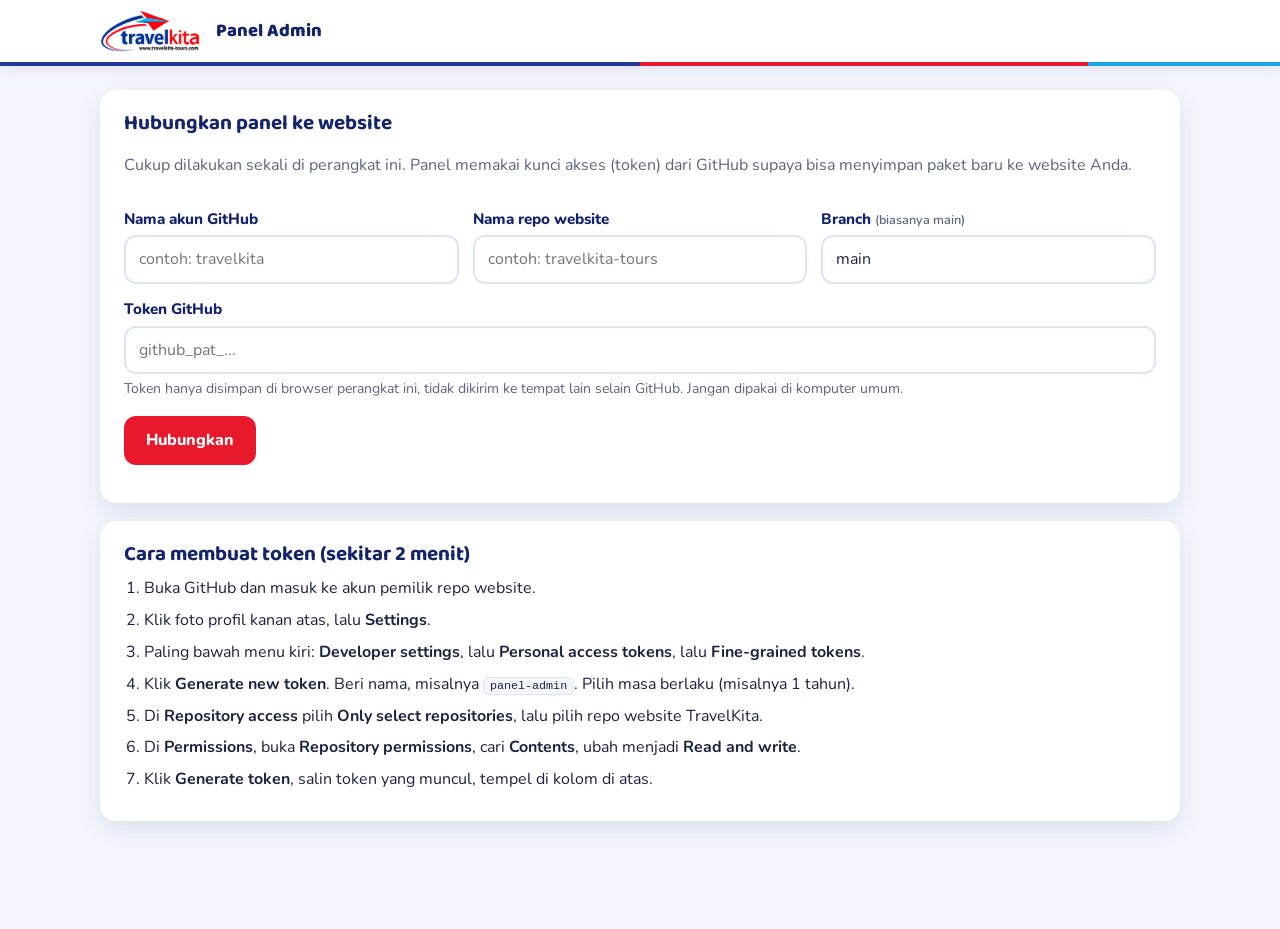
==== admin.html @ 7a5f99b9 "Add files via upload" ====
<!DOCTYPE html>
<html lang="id">
<head>
<meta charset="utf-8">
<meta name="viewport" content="width=device-width, initial-scale=1">
<meta name="robots" content="noindex,nofollow">
<title>Panel Admin | TravelKita Tours</title>
<link rel="icon" href="logo.jpg">
<link rel="preconnect" href="https://fonts.googleapis.com">
<link rel="preconnect" href="https://fonts.gstatic.com" crossorigin>
<link href="https://fonts.googleapis.com/css2?family=Baloo+2:wght@600;700;800&family=Nunito:wght@400;600;700;800&display=swap" rel="stylesheet">
<style>
  :root{--navy:#14246b;--navy2:#213a9a;--red:#e8192c;--red2:#c10f20;--sky:#1aa7e8;--soft:#f3f6fc;--line:#dde4f3;--text:#1b2340;--muted:#5b6580;--ok:#1b8a4b;--radius:16px;--shadow:0 8px 24px rgba(20,36,107,.10)}
  *{box-sizing:border-box}
  body{margin:0;font-family:'Nunito',system-ui,sans-serif;background:var(--soft);color:var(--text);line-height:1.55;padding-bottom:90px}
  h1,h2,h3{font-family:'Baloo 2',sans-serif;color:var(--navy);margin:0 0 .4em;line-height:1.2}
  a{color:var(--navy2)}
  .wrap{width:min(1080px,100% - 28px);margin-inline:auto}
  .top{background:#fff;box-shadow:0 2px 12px rgba(20,36,107,.10);position:sticky;top:0;z-index:20}
  .top::after{content:"";display:block;height:4px;background:linear-gradient(90deg,var(--navy2) 0 50%,var(--red) 50% 85%,var(--sky) 85%)}
  .top .wrap{display:flex;align-items:center;gap:14px;padding:10px 0;flex-wrap:wrap}
  .top img{height:42px;width:auto;display:block}
  .top .ttl{font-family:'Baloo 2',sans-serif;font-weight:800;color:var(--navy);font-size:1.15rem}
  .top .repo{margin-left:auto;color:var(--muted);font-size:.88rem}
  .tabs{display:flex;gap:6px;margin:20px 0 18px;flex-wrap:wrap}
  .tab{border:2px solid var(--line);background:#fff;color:var(--navy);font:inherit;font-weight:800;border-radius:999px;padding:8px 20px;cursor:pointer}
  .tab.on{background:var(--navy2);border-color:var(--navy2);color:#fff}
  .box{background:#fff;border-radius:var(--radius);box-shadow:var(--shadow);padding:22px 24px;margin-bottom:18px}
  .box h2{font-size:1.3rem}
  .muted{color:var(--muted)}
  .btn{display:inline-block;border:2px solid transparent;border-radius:12px;font:inherit;font-weight:800;padding:10px 20px;cursor:pointer;text-decoration:none;text-align:center;background:var(--red);color:#fff}
  .btn:hover{background:var(--red2)}
  .btn.o{background:#fff;color:var(--navy2);border-color:var(--navy2)}
  .btn.o:hover{background:var(--navy2);color:#fff}
  .btn.g{background:var(--soft);color:var(--navy);border-color:var(--line)}
  .btn.g:hover{background:var(--line)}
  .btn.d{background:#fff;color:var(--red2);border-color:#f3b3b9}
  .btn.d:hover{background:var(--red);color:#fff;border-color:var(--red)}
  .btn.s{padding:6px 14px;font-size:.9rem;border-radius:10px}
  .btn[disabled]{opacity:.55;cursor:wait}
  label{display:block;font-weight:800;color:var(--navy);margin:14px 0 4px;font-size:.95rem}
  label small{font-weight:600;color:var(--muted)}
  input[type=text],input[type=number],input[type=date],input[type=password],select,textarea{width:100%;padding:10px 13px;border:2px solid var(--line);border-radius:12px;font:inherit;color:var(--text);background:#fff}
  input:focus,select:focus,textarea:focus{outline:none;border-color:var(--navy2)}
  textarea{min-height:92px;resize:vertical}
  .row{display:grid;grid-template-columns:repeat(auto-fit,minmax(200px,1fr));gap:14px}
  .hint{color:var(--muted);font-size:.88rem;margin:4px 0 0}
  .err{background:#fdecee;color:var(--red2);border-radius:12px;padding:12px 16px;font-weight:700;margin:14px 0}
  .okbox{background:#e8f6ee;color:var(--ok);border-radius:12px;padding:12px 16px;font-weight:700;margin:14px 0}
  .steps{padding-left:20px;margin:8px 0 0}
  .steps li{margin:7px 0}
  code{background:var(--soft);border:1px solid var(--line);border-radius:6px;padding:1px 6px;font-size:.9em}
  .grid{display:grid;grid-template-columns:repeat(auto-fill,minmax(300px,1fr));gap:18px}
  .pc{background:#fff;border-radius:var(--radius);box-shadow:var(--shadow);overflow:hidden;display:flex;flex-direction:column}
  .pc.hid{opacity:.6}
  .pc .th{height:130px;background:linear-gradient(135deg,var(--navy),var(--navy2));background-size:cover;background-position:center top;position:relative}
  .badge{position:absolute;top:10px;left:10px;border-radius:999px;font-weight:800;font-size:.75rem;padding:3px 12px;background:#fff;color:var(--navy)}
  .badge.new{background:var(--red);color:#fff}
  .badge.changed{background:var(--sky);color:#fff}
  .badge.hidden{background:#555;color:#fff}
  .pc .bd{padding:14px 16px 16px;display:flex;flex-direction:column;gap:6px;flex:1}
  .pc h3{font-size:1.05rem;margin:0}
  .pc .acts{display:flex;flex-wrap:wrap;gap:8px;margin-top:auto;padding-top:8px}
  .chips{display:flex;flex-wrap:wrap;gap:6px;margin-top:8px}
  .chip{background:var(--soft);border:2px solid var(--line);border-radius:999px;padding:3px 6px 3px 12px;font-weight:700;font-size:.9rem}
  .chip.pk{border-color:#f3b3b9;color:var(--red2)}
  .chip button{border:0;background:transparent;cursor:pointer;font-size:1rem;color:var(--muted);padding:0 6px}
  .day{border:2px solid var(--line);border-radius:14px;padding:12px 14px;margin:10px 0;background:#fbfcff}
  .day .dh{display:flex;justify-content:space-between;align-items:center;gap:10px}
  .day b{color:var(--navy)}
  .sect{border-top:1px solid var(--line);margin-top:22px;padding-top:6px}
  .seg{display:flex;gap:8px;flex-wrap:wrap;margin:6px 0}
  .seg label{margin:0;display:flex;align-items:center;gap:6px;border:2px solid var(--line);border-radius:999px;padding:6px 14px;cursor:pointer;font-weight:700;background:#fff}
  .seg input{width:auto;margin:0}
  .imgprev{max-width:260px;max-height:200px;border-radius:12px;display:block;margin-top:10px;border:1px solid var(--line)}
  .bar{position:fixed;left:0;right:0;bottom:0;background:#fff;box-shadow:0 -6px 20px rgba(20,36,107,.16);z-index:30;display:none;border-top:4px solid var(--red)}
  .bar.on{display:block}
  .bar .wrap{display:flex;align-items:center;gap:14px;padding:12px 0;flex-wrap:wrap}
  .bar b{color:var(--navy)}
  .bar .btn{margin-left:auto}
  .toast{position:fixed;left:50%;transform:translateX(-50%);bottom:100px;background:var(--navy);color:#fff;font-weight:700;border-radius:12px;padding:12px 20px;z-index:50;display:none;max-width:90vw;text-align:center}
  .toast.on{display:block}
  .toast.bad{background:var(--red2)}
  .doc{background:#fff;border-radius:var(--radius);box-shadow:var(--shadow);overflow:hidden}
  .doc img{width:100%;height:150px;object-fit:cover;display:block;background:var(--soft)}
  .doc .bd{padding:10px 12px 12px}
  .top-actions{display:flex;gap:10px;flex-wrap:wrap;align-items:center;margin-bottom:16px}
  @media (max-width:600px){.box{padding:18px 16px}}
</style>
</head>
<body>

<header class="top">
  <div class="wrap">
    <img src="logo.jpg" alt="TravelKita">
    <span class="ttl">Panel Admin</span>
    <span class="repo" id="repoInfo"></span>
  </div>
</header>

<main class="wrap" id="app"></main>
<div class="bar" id="bar"></div>
<div class="toast" id="toast" role="status"></div>

<datalist id="dlType"><option value="3 Negara"><option value="2 Negara"><option value="Thailand"></datalist>
<datalist id="dlDest"></datalist>

<script src="site.js"></script>
<script>
(() => {
  /* ---------- Status ---------- */
  const LS_KEY = "tk_admin_cfg_v1";
  const EMPTY = () => ({ packages: [], hidden: [], docs: [] });
  const COLORS = ["#14246b,#213a9a", "#213a9a,#1aa7e8", "#14246b,#e8192c", "#e8192c,#ff7a85", "#14246b,#1aa7e8"];
  const DOC_CATS = ["Malaysia", "Singapore", "Thailand", "Keberangkatan"];

  let cfg = loadCfg();
  let data = EMPTY();
  let pending = {};     // path file -> base64 (tanpa awalan data:)
  let pendingUrl = {};  // path file -> data URL untuk pratinjau
  let dirty = false;
  let tab = "paket";
  let editing = null;   // formulir paket yang sedang dibuka
  let docDraft = [];    // foto dokumentasi yang baru dipilih
  let loading = false;
  let loadError = "";

  const $ = s => document.querySelector(s);
  const app = $("#app");
  const esc = s => String(s ?? "").replace(/[&<>"']/g, c => ({ "&": "&amp;", "<": "&lt;", ">": "&gt;", '"': "&quot;", "'": "&#39;" }[c]));
  const rp = n => "Rp " + Number(n).toLocaleString("id-ID");
  const lines = v => String(v || "").split("\n").map(x => x.trim()).filter(Boolean);
  const clone = o => JSON.parse(JSON.stringify(o));

  function loadCfg(){ try { return JSON.parse(localStorage.getItem(LS_KEY)) || {}; } catch (e) { return {}; } }
  function saveCfg(){ try { localStorage.setItem(LS_KEY, JSON.stringify(cfg)); } catch (e) {} }

  let toastT;
  function toast(msg, bad){
    const t = $("#toast"); t.textContent = msg; t.className = "toast on" + (bad ? " bad" : "");
    clearTimeout(toastT); toastT = setTimeout(() => t.className = "toast", bad ? 6000 : 3200);
  }

  /* ---------- GitHub API ---------- */
  const toB64 = s => { let bin = ""; new TextEncoder().encode(s).forEach(c => bin += String.fromCharCode(c)); return btoa(bin); };
  const fromB64 = b => new TextDecoder().decode(Uint8Array.from(atob(b.replace(/\s/g, "")), c => c.charCodeAt(0)));

  function gh(path, opt = {}){
    return fetch("https://api.github.com" + path, Object.assign({}, opt, {
      headers: Object.assign({ "Accept": "application/vnd.github+json", "Authorization": "Bearer " + cfg.token, "X-GitHub-Api-Version": "2022-11-28" }, opt.headers || {})
    }));
  }
  const repoPath = () => `/repos/${cfg.owner}/${cfg.repo}`;
  const encPath = p => p.split("/").map(encodeURIComponent).join("/");

  async function getFile(path){
    const r = await gh(`${repoPath()}/contents/${encPath(path)}?ref=${encodeURIComponent(cfg.branch || "main")}`);
    if (r.status === 404) return null;
    if (!r.ok) throw new Error(await apiError(r));
    return r.json();
  }
  async function putFile(path, b64, message, sha){
    const body = { message, content: b64, branch: cfg.branch || "main" };
    if (sha) body.sha = sha;
    const r = await gh(`${repoPath()}/contents/${encPath(path)}`, { method: "PUT", body: JSON.stringify(body) });
    if (!r.ok) throw new Error(await apiError(r));
    return r.json();
  }
  async function apiError(r){
    let m = ""; try { m = (await r.json()).message || ""; } catch (e) {}
    if (r.status === 401) return "Token ditolak GitHub (salah atau sudah kedaluwarsa). Buat token baru di Pengaturan.";
    if (r.status === 403) return "Token tidak punya izin menulis ke repo ini. Pastikan izin Contents = Read and write. " + m;
    if (r.status === 404) return "Repo tidak ditemukan atau token tidak punya akses ke repo itu. Cek nama akun dan nama repo.";
    return `Gagal (${r.status}). ${m}`;
  }

  async function loadData(){
    loading = true; loadError = ""; render();
    try {
      const f = await getFile("admin-data.js");
      data = EMPTY();
      if (f) {
        const m = fromB64(f.content).match(/^\s*window\.ADMIN_DATA\s*=\s*([\s\S]*?);\s*$/);
        if (m) data = Object.assign(EMPTY(), JSON.parse(m[1]));
      }
      pending = {}; pendingUrl = {}; dirty = false;
    } catch (e) { loadError = e.message || String(e); }
    loading = false; render();
  }

  async function publish(){
    const btn = $("#pubBtn"); if (btn) { btn.disabled = true; btn.textContent = "Menerbitkan..."; }
    try {
      const used = new Set([...data.packages.map(p => p.image), ...data.docs.map(d => d.src)].filter(Boolean).map(x => String(x).replace(/^\//, "")));
      for (const [path, b64] of Object.entries(pending)) {
        if (!used.has(path)) continue;
        const ex = await getFile(path);
        await putFile(path, b64, "Admin: unggah " + path, ex && ex.sha);
      }
      const cur = await getFile("admin-data.js");
      const content = "window.ADMIN_DATA = " + JSON.stringify(data, null, 2) + ";\n";
      await putFile("admin-data.js", toB64(content), "Admin: perbarui paket dan dokumentasi", cur && cur.sha);
      pending = {}; pendingUrl = {}; dirty = false;
      toast("Berhasil diterbitkan. Website diperbarui dalam 1 sampai 3 menit.");
    } catch (e) { toast(e.message || String(e), true); }
    render();
  }

  /* ---------- Gambar ---------- */
  function resizeImage(file, max, q){
    return new Promise((res, rej) => {
      const url = URL.createObjectURL(file), img = new Image();
      img.onload = () => {
        const s = Math.min(1, max / Math.max(img.width, img.height));
        const w = Math.round(img.width * s), h = Math.round(img.height * s);
        const c = document.createElement("canvas"); c.width = w; c.height = h;
        const x = c.getContext("2d"); x.fillStyle = "#fff"; x.fillRect(0, 0, w, h); x.drawImage(img, 0, 0, w, h);
        URL.revokeObjectURL(url); res(c.toDataURL("image/jpeg", q));
      };
      img.onerror = () => rej(new Error("File gambar tidak bisa dibaca: " + file.name));
      img.src = url;
    });
  }
  const b64Of = dataUrl => dataUrl.split(",")[1];
  const imgSrc = p => (p && pendingUrl[String(p).replace(/^\//, "")]) || p || "";

  /* ---------- Daftar paket gabungan ---------- */
  function allPackages(){
    const hidden = new Set(data.hidden), out = [];
    BUILTIN_PACKAGES.forEach(b => {
      const ov = data.packages.find(p => p.slug === b.slug);
      out.push({ slug: b.slug, pkg: ov || b, builtin: b, status: hidden.has(b.slug) ? "hidden" : ov ? "changed" : "builtin" });
    });
    data.packages.filter(p => !BUILTIN_PACKAGES.some(b => b.slug === p.slug)).forEach(p => out.push({ slug: p.slug, pkg: p, status: "new" }));
    return out;
  }
  const STATUS_LABEL = { builtin: "Bawaan", changed: "Diubah", new: "Baru", hidden: "Disembunyikan" };

  /* ---------- Tampilan ---------- */
  function render(){
    $("#repoInfo").textContent = cfg.token && cfg.owner ? `${cfg.owner}/${cfg.repo} (${cfg.branch || "main"})` : "";
    if (!cfg.token) { app.innerHTML = viewSetup(); bindSetup(); updateBar(); return; }
    if (loading) { app.innerHTML = `<div class="box" style="margin-top:24px"><h2>Memuat data...</h2><p class="muted">Mengambil data terbaru dari GitHub.</p></div>`; updateBar(); return; }
    if (loadError) {
      app.innerHTML = `<div class="box" style="margin-top:24px"><h2>Tidak bisa terhubung</h2><div class="err">${esc(loadError)}</div>
        <button class="btn" id="retry">Coba lagi</button> <button class="btn g" id="toSet">Ubah pengaturan</button></div>`;
      $("#retry").onclick = loadData; $("#toSet").onclick = () => { cfg.token = ""; saveCfg(); loadError = ""; render(); };
      updateBar(); return;
    }
    if (editing) { app.innerHTML = viewForm(); bindForm(); updateBar(); return; }
    app.innerHTML = viewMain(); bindMain(); updateBar();
  }

  function updateBar(){
    const bar = $("#bar");
    if (dirty && !editing && cfg.token && !loading) {
      bar.className = "bar on";
      bar.innerHTML = `<div class="wrap"><span><b>Ada perubahan yang belum diterbitkan.</b> <span class="muted">Website belum berubah sebelum Anda menekan tombol.</span></span>
        <button class="btn" id="pubBtn">Terbitkan ke Website</button></div>`;
      $("#pubBtn").onclick = publish;
    } else { bar.className = "bar"; bar.innerHTML = ""; }
  }
  window.addEventListener("beforeunload", e => { if (dirty) { e.preventDefault(); e.returnValue = ""; } });

  /* ----- Setup ----- */
  function viewSetup(){
    return `<div class="box" style="margin-top:24px">
      <h2>Hubungkan panel ke website</h2>
      <p class="muted">Cukup dilakukan sekali di perangkat ini. Panel memakai kunci akses (token) dari GitHub supaya bisa menyimpan paket baru ke website Anda.</p>
      ${cfg.error ? `<div class="err">${esc(cfg.error)}</div>` : ""}
      <div class="row">
        <div><label for="sOwner">Nama akun GitHub</label><input id="sOwner" type="text" placeholder="contoh: travelkita" value="${esc(cfg.owner || "")}" autocomplete="off"></div>
        <div><label for="sRepo">Nama repo website</label><input id="sRepo" type="text" placeholder="contoh: travelkita-tours" value="${esc(cfg.repo || "")}" autocomplete="off"></div>
        <div><label for="sBranch">Branch <small>(biasanya main)</small></label><input id="sBranch" type="text" value="${esc(cfg.branch || "main")}" autocomplete="off"></div>
      </div>
      <label for="sToken">Token GitHub</label>
      <input id="sToken" type="password" placeholder="github_pat_..." autocomplete="off">
      <p class="hint">Token hanya disimpan di browser perangkat ini, tidak dikirim ke tempat lain selain GitHub. Jangan dipakai di komputer umum.</p>
      <p><button class="btn" id="sGo">Hubungkan</button></p>
    </div>
    <div class="box">
      <h2>Cara membuat token (sekitar 2 menit)</h2>
      <ol class="steps">
        <li>Buka GitHub dan masuk ke akun pemilik repo website.</li>
        <li>Klik foto profil kanan atas, lalu <b>Settings</b>.</li>
        <li>Paling bawah menu kiri: <b>Developer settings</b>, lalu <b>Personal access tokens</b>, lalu <b>Fine-grained tokens</b>.</li>
        <li>Klik <b>Generate new token</b>. Beri nama, misalnya <code>panel-admin</code>. Pilih masa berlaku (misalnya 1 tahun).</li>
        <li>Di <b>Repository access</b> pilih <b>Only select repositories</b>, lalu pilih repo website TravelKita.</li>
        <li>Di <b>Permissions</b>, buka <b>Repository permissions</b>, cari <b>Contents</b>, ubah menjadi <b>Read and write</b>.</li>
        <li>Klik <b>Generate token</b>, salin token yang muncul, tempel di kolom di atas.</li>
      </ol>
    </div>`;
  }
  function bindSetup(){
    $("#sGo").onclick = async () => {
      const owner = $("#sOwner").value.trim(), repo = $("#sRepo").value.trim(), branch = $("#sBranch").value.trim() || "main", token = $("#sToken").value.trim();
      if (!owner || !repo || !token) { cfg = Object.assign(cfg, { owner, repo, branch, error: "Isi nama akun, nama repo, dan token dulu ya." }); render(); return; }
      const b = $("#sGo"); b.disabled = true; b.textContent = "Memeriksa...";
      cfg = { owner, repo, branch, token };
      try {
        const r = await gh(repoPath());
        if (!r.ok) throw new Error(await apiError(r));
        const j = await r.json();
        if (j.permissions && !j.permissions.push) throw new Error("Token hanya bisa membaca repo. Ubah izin Contents menjadi Read and write.");
        saveCfg(); await loadData();
      } catch (e) { cfg = { owner, repo, branch, error: e.message }; render(); }
    };
  }

  /* ----- Halaman utama ----- */
  function viewMain(){
    const tabs = [["paket", "Paket Wisata"], ["dok", "Dokumentasi"], ["set", "Pengaturan"]];
    return `<div class="tabs">${tabs.map(([k, l]) => `<button class="tab${tab === k ? " on" : ""}" data-tab="${k}">${l}</button>`).join("")}</div>` +
      (tab === "paket" ? viewPaket() : tab === "dok" ? viewDok() : viewSet());
  }
  function bindMain(){
    document.querySelectorAll("[data-tab]").forEach(b => b.onclick = () => { tab = b.dataset.tab; render(); });
    if (tab === "paket") bindPaket(); else if (tab === "dok") bindDok(); else bindSet();
  }

  function viewPaket(){
    const list = allPackages();
    return `<div class="top-actions"><button class="btn" id="addPkg">+ Tambah paket baru</button>
      <span class="muted">${list.filter(x => x.status !== "hidden").length} paket tampil di website</span></div>
      <div class="grid">${list.map(x => {
        const p = x.pkg, im = imgSrc(p.image);
        return `<div class="pc${x.status === "hidden" ? " hid" : ""}">
          <div class="th" style="${im ? `background-image:url('${esc(im)}'),linear-gradient(135deg,#14246b,#213a9a)` : ""}"><span class="badge ${x.status}">${STATUS_LABEL[x.status]}</span></div>
          <div class="bd">
            <h3>${esc(p.name)}</h3>
            <div class="muted">${esc(p.days)} hari ${esc(p.nights)} malam · ${esc(p.type)}</div>
            <div><b style="color:var(--red)">${p.price ? rp(p.price) : "Hubungi kami"}</b></div>
            <div class="acts">
              ${x.status === "hidden"
                ? `<button class="btn o s" data-act="show" data-slug="${esc(x.slug)}">Tampilkan lagi</button>`
                : `<button class="btn o s" data-act="edit" data-slug="${esc(x.slug)}">Ubah</button>
                   ${x.status === "new" ? `<button class="btn d s" data-act="del" data-slug="${esc(x.slug)}">Hapus</button>` : `<button class="btn d s" data-act="hide" data-slug="${esc(x.slug)}">Sembunyikan</button>`}
                   ${x.status === "changed" ? `<button class="btn g s" data-act="revert" data-slug="${esc(x.slug)}">Kembalikan ke asli</button>` : ""}
                   <a class="btn g s" href="/detail?p=${encodeURIComponent(x.slug)}" target="_blank" rel="noopener">Lihat</a>`}
            </div></div></div>`;
      }).join("")}</div>`;
  }
  function bindPaket(){
    $("#addPkg").onclick = () => openForm(null);
    document.querySelectorAll("[data-act]").forEach(b => b.onclick = () => {
      const slug = b.dataset.slug, a = b.dataset.act, item = allPackages().find(x => x.slug === slug);
      if (a === "edit") return openForm(item);
      if (a === "del") { if (!confirm("Hapus paket ini dari website?")) return; data.packages = data.packages.filter(p => p.slug !== slug); }
      if (a === "hide") { if (!confirm("Sembunyikan paket ini dari website? Bisa ditampilkan lagi kapan saja.")) return; if (!data.hidden.includes(slug)) data.hidden.push(slug); }
      if (a === "show") data.hidden = data.hidden.filter(s => s !== slug);
      if (a === "revert") { if (!confirm("Kembalikan paket ini ke versi aslinya? Perubahan Anda akan hilang.")) return; data.packages = data.packages.filter(p => p.slug !== slug); }
      dirty = true; render();
    });
  }

  /* ----- Dokumentasi ----- */
  function viewDok(){
    return `<div class="box"><h2>Tambah foto dokumentasi</h2>
      <p class="muted">Pilih satu atau banyak foto. Foto otomatis dikecilkan supaya website tetap cepat.</p>
      <input type="file" id="dokFiles" accept="image/*" multiple>
      ${docDraft.length ? `<div class="grid" style="margin-top:16px">${docDraft.map((d, i) => `
        <div class="doc"><img src="${d.url}" alt="">
          <div class="bd"><input type="text" data-dcap="${i}" placeholder="Keterangan foto" value="${esc(d.cap)}">
          <select data-dcat="${i}" style="margin-top:8px">${DOC_CATS.map(c => `<option${c === d.cat ? " selected" : ""}>${c}</option>`).join("")}</select>
          <button class="btn d s" data-drm="${i}" style="margin-top:8px">Buang</button></div></div>`).join("")}</div>
        <p style="margin-top:16px"><button class="btn" id="dokAdd">Tambahkan ${docDraft.length} foto</button></p>` : ""}
    </div>
    <div class="box"><h2>Foto yang sudah ditambah lewat panel</h2>
      ${data.docs.length ? `<div class="grid">${data.docs.map((d, i) => `
        <div class="doc"><img src="${esc(imgSrc(d.src))}" alt="">
          <div class="bd"><input type="text" data-ecap="${i}" value="${esc(d.cap)}" placeholder="Keterangan foto">
          <select data-ecat="${i}" style="margin-top:8px">${[...new Set([...DOC_CATS, d.cat].filter(Boolean))].map(c => `<option${c === d.cat ? " selected" : ""}>${esc(c)}</option>`).join("")}</select>
          <button class="btn d s" data-edel="${i}" style="margin-top:8px">Hapus</button></div></div>`).join("")}</div>`
        : `<p class="muted">Belum ada. Foto dokumentasi yang sudah ada di website tetap tampil seperti biasa.</p>`}
    </div>`;
  }
  function bindDok(){
    $("#dokFiles").onchange = async e => {
      const files = [...e.target.files]; if (!files.length) return;
      toast("Memproses foto...");
      for (const f of files) {
        try { docDraft.push({ url: await resizeImage(f, 1600, 0.85), cap: f.name.replace(/\.[^.]+$/, "").replace(/[-_]+/g, " "), cat: "Malaysia" }); }
        catch (err) { toast(err.message, true); }
      }
      render();
    };
    document.querySelectorAll("[data-dcap]").forEach(i => i.oninput = () => docDraft[i.dataset.dcap].cap = i.value);
    document.querySelectorAll("[data-dcat]").forEach(i => i.onchange = () => docDraft[i.dataset.dcat].cat = i.value);
    document.querySelectorAll("[data-drm]").forEach(b => b.onclick = () => { docDraft.splice(+b.dataset.drm, 1); render(); });
    const add = $("#dokAdd");
    if (add) add.onclick = () => {
      docDraft.forEach((d, i) => {
        const path = `img/dok-${Date.now()}-${i}.jpg`;
        pending[path] = b64Of(d.url); pendingUrl[path] = d.url;
        data.docs.push({ src: "/" + path, cap: d.cap.trim(), cat: d.cat });
      });
      docDraft = []; dirty = true; render();
    };
    document.querySelectorAll("[data-ecap]").forEach(i => i.oninput = () => { data.docs[i.dataset.ecap].cap = i.value; dirty = true; });
    document.querySelectorAll("[data-ecat]").forEach(i => i.onchange = () => { data.docs[i.dataset.ecat].cat = i.value; dirty = true; });
    document.querySelectorAll("[data-edel]").forEach(b => b.onclick = () => {
      if (!confirm("Hapus foto ini dari dokumentasi?")) return;
      data.docs.splice(+b.dataset.edel, 1); dirty = true; render();
    });
    // pastikan tombol terbitkan muncul setelah mengetik keterangan
    document.querySelectorAll("[data-ecap],[data-ecat]").forEach(i => i.addEventListener("input", updateBar));
    document.querySelectorAll("[data-ecat]").forEach(i => i.addEventListener("change", updateBar));
  }

  /* ----- Pengaturan ----- */
  function viewSet(){
    return `<div class="box"><h2>Pengaturan</h2>
      <p>Terhubung ke <b>${esc(cfg.owner)}/${esc(cfg.repo)}</b> (branch ${esc(cfg.branch || "main")}).</p>
      <p><button class="btn o" id="reload">Muat ulang data dari GitHub</button> <button class="btn d" id="logout">Keluar dan hapus token</button></p>
      <p class="hint">Muat ulang akan membuang perubahan yang belum diterbitkan.</p></div>
    <div class="box"><h2>Cara kerja singkat</h2>
      <ol class="steps"><li>Tambah atau ubah paket, atau tambah foto.</li><li>Tekan <b>Terbitkan ke Website</b> di bagian bawah layar.</li><li>Tunggu 1 sampai 3 menit sampai GitHub Pages selesai memperbarui website.</li></ol>
      <p class="hint">Paket bawaan (yang sudah ada sebelum panel ini) bisa diubah atau disembunyikan, dan bisa dikembalikan ke aslinya kapan saja.</p></div>`;
  }
  function bindSet(){
    $("#reload").onclick = () => { if (!dirty || confirm("Ada perubahan yang belum diterbitkan. Tetap muat ulang?")) loadData(); };
    $("#logout").onclick = () => { if (dirty && !confirm("Ada perubahan yang belum diterbitkan. Tetap keluar?")) return; dirty = false; cfg = { owner: cfg.owner, repo: cfg.repo, branch: cfg.branch }; saveCfg(); render(); };
  }

  /* ----- Formulir paket ----- */
  function openForm(item){
    const base = item ? clone(item.pkg) : { name: "", dest: "", type: "", days: "", nights: "", price: null, tag: "", items: [], schedule: [], itinerary: [], included: [], excluded: [], costs: [], terms: [], bonus: [] };
    editing = {
      isNew: !item, builtin: item && item.status !== "new", slug: base.slug || "",
      p: base,
      mode: base.daily ? "daily" : (base.departures && base.departures.length) ? "dates" : "none",
      deps: clone(base.departures || []),
      daily: base.daily ? base.daily.slice() : ["", ""],
      itin: (base.itinerary || []).map(d => ({ t: d[0] || "", x: d[1] || "", h: d[2] || "" })),
      img: null
    };
    window.scrollTo(0, 0); render();
  }

  function viewForm(){
    const e = editing, p = e.p;
    const dests = [...new Set(allPackages().map(x => x.pkg.dest))];
    const copyOpts = allPackages().map(x => `<option value="${esc(x.slug)}">${esc(x.pkg.name)}</option>`).join("");
    const im = e.img ? e.img.url : imgSrc(p.image);
    return `<div class="top-actions" style="margin-top:20px"><button class="btn g" id="fBack">&larr; Kembali</button>
      <h1 style="margin:0">${e.isNew ? "Tambah paket baru" : "Ubah paket"}</h1></div>
    <div id="fErr"></div>

    <div class="box"><h2>1. Informasi dasar</h2>
      <label for="fName">Nama paket</label><input id="fName" type="text" value="${esc(p.name)}" placeholder="Contoh: Tour Bangkok Pattaya 5D4N">
      <div class="row">
        <div><label for="fDest">Tujuan <small>(nama negara/kota, dipisah spasi)</small></label><input id="fDest" type="text" list="dlDest" value="${esc(p.dest)}" placeholder="Malaysia Singapore Thailand"></div>
        <div><label for="fType">Jenis rute</label><input id="fType" type="text" list="dlType" value="${esc(p.type)}" placeholder="3 Negara / 2 Negara / Thailand"></div>
      </div>
      <div class="row">
        <div><label for="fDays">Jumlah hari</label><input id="fDays" type="number" min="1" value="${esc(p.days)}"></div>
        <div><label for="fNights">Jumlah malam</label><input id="fNights" type="number" min="0" value="${esc(p.nights)}"></div>
        <div><label for="fPrice">Harga mulai dari <small>(angka saja, kosongkan = "Hubungi kami")</small></label><input id="fPrice" type="text" inputmode="numeric" value="${esc(p.price || "")}" placeholder="6990000"></div>
        <div><label for="fTag">Label di kartu <small>(opsional, misal Promo)</small></label><input id="fTag" type="text" value="${esc(p.tag || "")}"></div>
      </div>
      <div class="seg"><label><input type="checkbox" id="fFeat"${p.featured ? " checked" : ""}> Jadikan paket unggulan (tampil paling awal)</label></div>
      <label for="fImg">Gambar / brosur paket</label>
      <input id="fImg" type="file" accept="image/*">
      ${im ? `<img class="imgprev" id="fPrev" src="${esc(im)}" alt="">` : `<img class="imgprev" id="fPrev" style="display:none" alt="">`}
      <p class="hint">Gambar ini tampil di kartu paket dan di halaman detail. Boleh brosur atau flyer.</p>
      <label for="fItems">Poin singkat di kartu <small>(satu poin per baris, 2 sampai 4 poin)</small></label>
      <textarea id="fItems" placeholder="Bangkok dan Pattaya&#10;Berangkat setiap hari">${esc((p.items || []).join("\n"))}</textarea>
    </div>

    <div class="box"><h2>2. Jadwal keberangkatan</h2>
      <div class="seg">
        <label><input type="radio" name="fMode" value="dates"${e.mode === "dates" ? " checked" : ""}> Tanggal tertentu</label>
        <label><input type="radio" name="fMode" value="daily"${e.mode === "daily" ? " checked" : ""}> Berangkat setiap hari</label>
        <label><input type="radio" name="fMode" value="none"${e.mode === "none" ? " checked" : ""}> Tidak ada tanggal</label>
      </div>
      <div id="modeBody"></div>
      <label for="fSched">Keterangan jadwal <small>(satu poin per baris)</small></label>
      <textarea id="fSched" placeholder="Keberangkatan mingguan, setiap Rabu&#10;Meeting point: Bandara KLIA">${esc((p.schedule || []).join("\n"))}</textarea>
    </div>

    <div class="box"><h2>3. Itinerary</h2>
      <p class="muted" style="margin-top:0">Satu kotak untuk satu hari. Judul contoh: <code>DAY 1 : BANGKOK (No Meal)</code></p>
      <div id="itin"></div>
      <button class="btn o s" id="addDay" type="button">+ Tambah hari</button>
    </div>

    <div class="box"><h2>4. Fasilitas, biaya, dan syarat</h2>
      <div class="row" style="align-items:end"><div><label for="fCopy">Salin dari paket lain <small>(menghemat waktu, lalu bisa diedit)</small></label>
        <select id="fCopy"><option value="">Pilih paket...</option>${copyOpts}</select></div>
        <div><button class="btn g" id="fCopyGo" type="button">Salin isian di bawah</button></div></div>
      <div class="row">
        <div><label for="fInc">Termasuk <small>(satu per baris)</small></label><textarea id="fInc">${esc((p.included || []).join("\n"))}</textarea></div>
        <div><label for="fExc">Tidak termasuk <small>(satu per baris)</small></label><textarea id="fExc">${esc((p.excluded || []).join("\n"))}</textarea></div>
      </div>
      <label for="fBonus">Bonus <small>(opsional, satu per baris)</small></label><textarea id="fBonus">${esc((p.bonus || []).join("\n"))}</textarea>
      <label for="fCosts">Biaya tambahan dan pembayaran <small>(satu per baris)</small></label><textarea id="fCosts">${esc((p.costs || []).join("\n"))}</textarea>
      <label for="fTerms">Syarat dan ketentuan <small>(satu poin per baris)</small></label><textarea id="fTerms" style="min-height:160px">${esc((p.terms || []).join("\n"))}</textarea>
    </div>

    <div class="top-actions"><button class="btn" id="fSave">Simpan paket</button> <button class="btn g" id="fCancel">Batal</button>
      <span class="muted">Setelah disimpan, tekan Terbitkan ke Website di halaman daftar.</span></div>`;
  }

  function syncItin(){
    document.querySelectorAll("[data-it]").forEach(el => { const [i, k] = el.dataset.it.split("."); if (editing.itin[i]) editing.itin[i][k] = el.value; });
  }
  function renderItin(){
    const box = $("#itin");
    box.innerHTML = editing.itin.map((d, i) => `<div class="day">
      <div class="dh"><b>Hari ${i + 1}</b><button class="btn d s" type="button" data-rmday="${i}">Hapus hari</button></div>
      <label>Judul hari</label><input type="text" data-it="${i}.t" value="${esc(d.t)}" placeholder="DAY ${i + 1} : ">
      <label>Isi kegiatan</label><textarea data-it="${i}.x">${esc(d.x)}</textarea>
      <label>Hotel <small>(opsional)</small></label><input type="text" data-it="${i}.h" value="${esc(d.h)}" placeholder="Nama hotel / setaraf *3 Kota">
    </div>`).join("") || `<p class="muted">Belum ada hari. Tekan "Tambah hari".</p>`;
    box.querySelectorAll("[data-rmday]").forEach(b => b.onclick = () => { syncItin(); editing.itin.splice(+b.dataset.rmday, 1); renderItin(); });
  }

  const fmtDate = iso => { const [y, m, d] = iso.split("-").map(Number); return new Date(y, m - 1, d).toLocaleDateString("id-ID", { weekday: "short", day: "numeric", month: "short", year: "numeric" }); };
  function renderMode(){
    const e = editing, box = $("#modeBody");
    if (e.mode === "none") { box.innerHTML = ""; return; }
    if (e.mode === "daily") {
      box.innerHTML = `<div class="row"><div><label for="dFrom">Mulai tanggal</label><input id="dFrom" type="date" value="${esc(e.daily[0])}"></div>
        <div><label for="dTo">Sampai tanggal</label><input id="dTo" type="date" value="${esc(e.daily[1])}"></div></div>
        <p class="hint">Pelanggan bebas memilih tanggal di dalam periode ini.</p>`;
      $("#dFrom").onchange = ev => e.daily[0] = ev.target.value; $("#dTo").onchange = ev => e.daily[1] = ev.target.value;
      return;
    }
    const sorted = e.deps.slice().sort((a, b) => a.replace("*", "").localeCompare(b.replace("*", "")));
    box.innerHTML = `<div class="row" style="align-items:end">
        <div><label for="dOne">Tambah satu tanggal</label><input id="dOne" type="date"></div>
        <div><label style="display:flex;gap:8px;align-items:center;margin:0 0 10px"><input type="checkbox" id="dPeak" style="width:auto"> High season (tampil merah)</label>
          <button class="btn o s" type="button" id="dAdd">Tambah</button></div>
      </div>
      <div class="row" style="align-items:end;margin-top:6px">
        <div><label for="dRepFrom">Atau ulangi tiap minggu, mulai</label><input id="dRepFrom" type="date"></div>
        <div><label for="dRepTo">sampai</label><input id="dRepTo" type="date"></div>
        <div><button class="btn o s" type="button" id="dRep">Tambah tiap minggu</button></div>
      </div>
      <p class="hint">Contoh: mulai Rabu 4 Nov sampai 30 Des akan menambah semua hari Rabu di antaranya.</p>
      <div class="chips">${sorted.map(s => { const pk = s.endsWith("*"); return `<span class="chip${pk ? " pk" : ""}">${fmtDate(s.replace("*", ""))}${pk ? " (high season)" : ""}<button type="button" data-rmdep="${esc(s)}" aria-label="Hapus">&times;</button></span>`; }).join("") || `<span class="muted">Belum ada tanggal.</span>`}</div>`;
    $("#dAdd").onclick = () => { const v = $("#dOne").value; if (!v) return toast("Pilih tanggalnya dulu ya.", true); addDep(v, $("#dPeak").checked); };
    $("#dRep").onclick = () => {
      const a = $("#dRepFrom").value, b = $("#dRepTo").value, pk = $("#dPeak").checked;
      if (!a || !b || b < a) return toast("Isi tanggal mulai dan sampai dengan benar.", true);
      const d = new Date(a + "T00:00:00"), end = new Date(b + "T00:00:00"); let n = 0;
      while (d <= end && n < 200) { addDep(isoOf(d), pk, true); d.setDate(d.getDate() + 7); n++; }
      renderMode();
    };
    box.querySelectorAll("[data-rmdep]").forEach(b => b.onclick = () => { e.deps = e.deps.filter(x => x !== b.dataset.rmdep); renderMode(); });
  }
  function addDep(iso, peak, quiet){
    const e = editing; e.deps = e.deps.filter(x => x.replace("*", "") !== iso);
    e.deps.push(iso + (peak ? "*" : "")); if (!quiet) renderMode();
  }

  function bindForm(){
    const e = editing;
    $("#dlDest").innerHTML = [...new Set(allPackages().map(x => x.pkg.dest))].map(d => `<option value="${esc(d)}">`).join("");
    renderMode(); renderItin();
    document.querySelectorAll('input[name="fMode"]').forEach(r => r.onchange = () => { e.mode = r.value; renderMode(); });
    $("#addDay").onclick = () => { syncItin(); e.itin.push({ t: `DAY ${e.itin.length + 1} : `, x: "", h: "" }); renderItin(); };
    $("#fBack").onclick = $("#fCancel").onclick = () => { if (confirm("Tutup formulir tanpa menyimpan?")) { editing = null; render(); } };
    $("#fImg").onchange = async ev => {
      const f = ev.target.files[0]; if (!f) return;
      try {
        const url = await resizeImage(f, 2000, 0.9);
        e.img = { url }; const pv = $("#fPrev"); pv.src = url; pv.style.display = "block";
      } catch (err) { toast(err.message, true); }
    };
    $("#fCopyGo").onclick = () => {
      const s = $("#fCopy").value; if (!s) return toast("Pilih paket sumber dulu ya.", true);
      const src = allPackages().find(x => x.slug === s).pkg;
      if (!confirm("Isian Termasuk, Tidak termasuk, Bonus, Biaya, dan Syarat akan diganti dengan milik paket itu. Lanjut?")) return;
      $("#fInc").value = (src.included || []).join("\n"); $("#fExc").value = (src.excluded || []).join("\n");
      $("#fBonus").value = (src.bonus || []).join("\n"); $("#fCosts").value = (src.costs || []).join("\n"); $("#fTerms").value = (src.terms || []).join("\n");
      toast("Isian disalin. Silakan sesuaikan seperlunya.");
    };
    $("#fSave").onclick = saveForm;
  }

  function slugify(s){ return String(s).toLowerCase().normalize("NFKD").replace(/[^a-z0-9]+/g, "-").replace(/^-+|-+$/g, "").slice(0, 60) || "paket"; }

  function saveForm(){
    syncItin();
    const e = editing, v = id => $(id).value.trim(), problems = [];
    const name = v("#fName"), days = parseInt(v("#fDays"), 10), nights = parseInt(v("#fNights"), 10);
    const price = parseInt(v("#fPrice").replace(/\D/g, ""), 10) || null;
    if (!name) problems.push("Nama paket belum diisi.");
    if (!v("#fDest")) problems.push("Tujuan belum diisi.");
    if (!v("#fType")) problems.push("Jenis rute belum diisi.");
    if (!(days > 0)) problems.push("Jumlah hari harus angka lebih dari 0.");
    if (!(nights >= 0)) problems.push("Jumlah malam harus berupa angka.");
    const items = lines($("#fItems").value);
    if (!items.length) problems.push("Isi minimal satu poin singkat untuk kartu.");
    if (e.mode === "daily" && (!e.daily[0] || !e.daily[1] || e.daily[1] < e.daily[0])) problems.push("Periode berangkat setiap hari belum benar.");
    if (e.mode === "dates" && !e.deps.length) problems.push("Belum ada tanggal keberangkatan. Tambah tanggal atau pilih mode lain.");
    if (!e.p.image && !e.img) problems.push("Pilih gambar/brosur paket.");
    const days_ = e.itin.filter(d => d.t.trim() || d.x.trim());
    if (days_.some(d => !d.t.trim() || !d.x.trim())) problems.push("Ada hari itinerary yang judul atau isinya masih kosong.");
    if (problems.length) {
      $("#fErr").innerHTML = `<div class="err"><b>Mohon dilengkapi:</b><ul style="margin:6px 0 0;padding-left:20px">${problems.map(x => `<li>${esc(x)}</li>`).join("")}</ul></div>`;
      window.scrollTo(0, 0); return;
    }

    let slug = e.slug;
    if (e.isNew) {
      const taken = new Set(allPackages().map(x => x.slug)); slug = slugify(name);
      let n = 2, s0 = slug; while (taken.has(slug)) slug = s0 + "-" + n++;
    }
    const pkg = {
      slug, name, dest: v("#fDest"), type: v("#fType"), days, nights,
      color: e.p.color || COLORS[allPackages().length % COLORS.length],
      price, tag: v("#fTag"), image: e.p.image || "", items
    };
    if ($("#fFeat").checked) pkg.featured = true;
    if (e.img) {
      const path = `img/${slug}-${Date.now()}.jpg`;
      pending[path] = b64Of(e.img.url); pendingUrl[path] = e.img.url; pkg.image = "/" + path;
    }
    const sched = lines($("#fSched").value); if (sched.length) pkg.schedule = sched;
    if (e.mode === "dates") pkg.departures = e.deps.slice().sort((a, b) => a.replace("*", "").localeCompare(b.replace("*", "")));
    if (e.mode === "daily") pkg.daily = e.daily.slice();
    const bonus = lines($("#fBonus").value); if (bonus.length) pkg.bonus = bonus;
    if (days_.length) pkg.itinerary = days_.map(d => [d.t.trim(), d.x.trim(), d.h.trim()]);
    pkg.included = lines($("#fInc").value); pkg.excluded = lines($("#fExc").value);
    pkg.costs = lines($("#fCosts").value); pkg.terms = lines($("#fTerms").value);

    const i = data.packages.findIndex(p => p.slug === slug);
    if (i > -1) data.packages[i] = pkg; else data.packages.push(pkg);
    data.hidden = data.hidden.filter(s => s !== slug);
    dirty = true; editing = null; tab = "paket"; render();
    toast("Paket disimpan. Tekan Terbitkan ke Website agar tampil di website.");
    window.scrollTo(0, 0);
  }

  /* ---------- Mulai ---------- */
  document.addEventListener("DOMContentLoaded", () => { cfg.token ? loadData() : render(); });
})();
</script>
</body>
</html>
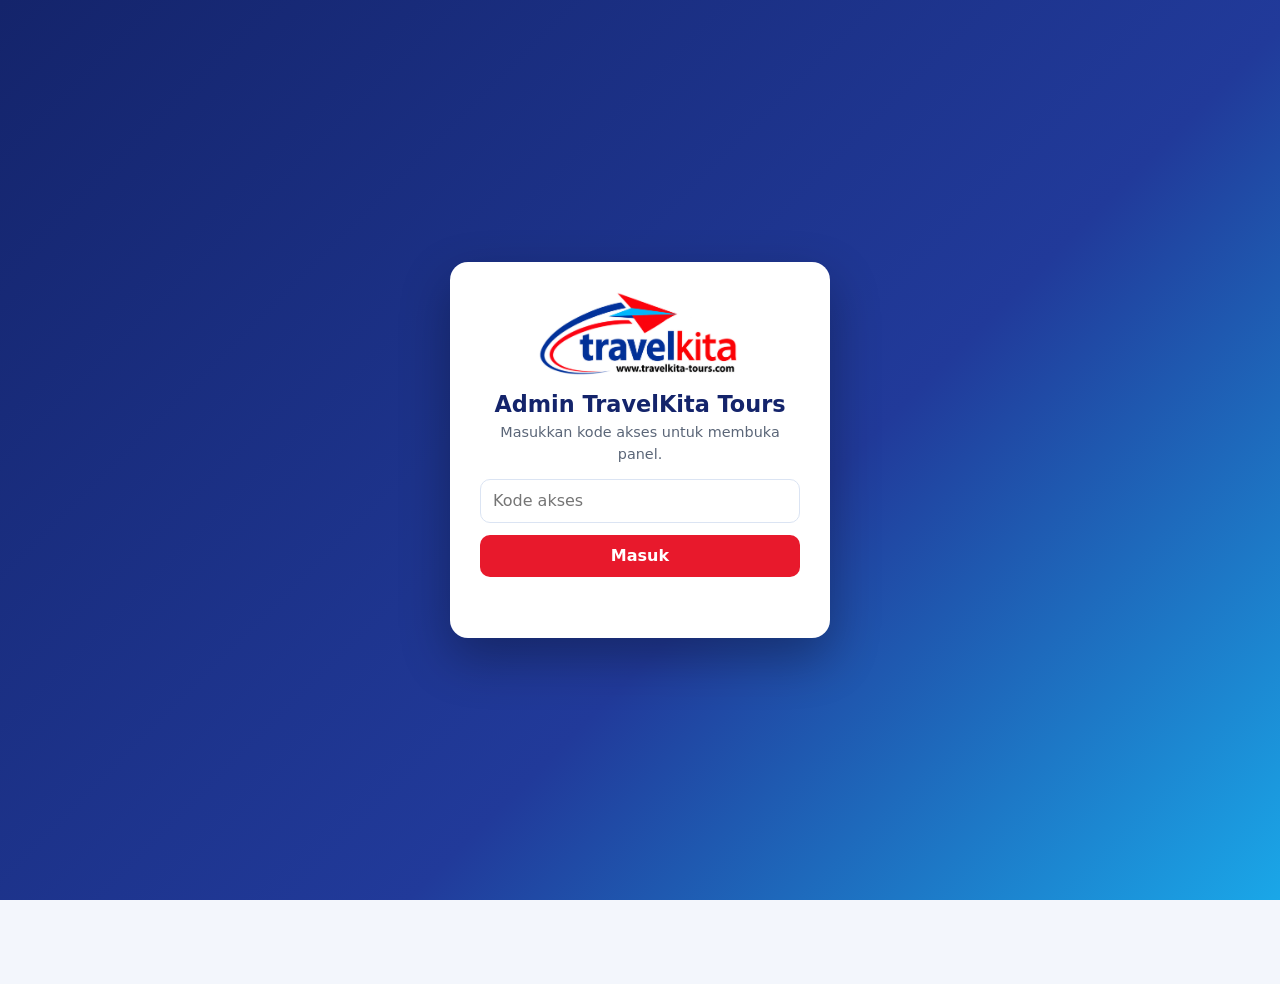
==== commit 1bac180b: "Update admin.html" ====
--- a/admin.html
+++ b/admin.html
@@ -1,494 +1,554 @@
 <!DOCTYPE html>
-<html lang="id">
+<html lang="id" data-no-track>
 <head>
 <meta charset="utf-8">
 <meta name="viewport" content="width=device-width, initial-scale=1">
-<meta name="robots" content="noindex,nofollow">
-<title>Panel Admin | TravelKita Tours</title>
+<meta http-equiv="Content-Security-Policy" content="default-src 'none'; script-src 'self' 'unsafe-inline'; style-src 'unsafe-inline'; img-src 'self' data: blob: https://flagcdn.com; connect-src 'self' https://api.github.com; base-uri 'none'; form-action 'none'; object-src 'none'">
+<meta name="referrer" content="no-referrer">
+<meta name="robots" content="noindex,nofollow,noarchive">
+<title>Admin TravelKita Tours</title>
 <link rel="icon" href="logo.jpg">
-<link rel="preconnect" href="https://fonts.googleapis.com">
-<link rel="preconnect" href="https://fonts.gstatic.com" crossorigin>
-<link href="https://fonts.googleapis.com/css2?family=Baloo+2:wght@600;700;800&family=Nunito:wght@400;600;700;800&display=swap" rel="stylesheet">
 <style>
-  :root{--navy:#14246b;--navy2:#213a9a;--red:#e8192c;--red2:#c10f20;--sky:#1aa7e8;--soft:#f3f6fc;--line:#dde4f3;--text:#1b2340;--muted:#5b6580;--ok:#1b8a4b;--radius:16px;--shadow:0 8px 24px rgba(20,36,107,.10)}
-  *{box-sizing:border-box}
-  body{margin:0;font-family:'Nunito',system-ui,sans-serif;background:var(--soft);color:var(--text);line-height:1.55;padding-bottom:90px}
-  h1,h2,h3{font-family:'Baloo 2',sans-serif;color:var(--navy);margin:0 0 .4em;line-height:1.2}
-  a{color:var(--navy2)}
-  .wrap{width:min(1080px,100% - 28px);margin-inline:auto}
-  .top{background:#fff;box-shadow:0 2px 12px rgba(20,36,107,.10);position:sticky;top:0;z-index:20}
-  .top::after{content:"";display:block;height:4px;background:linear-gradient(90deg,var(--navy2) 0 50%,var(--red) 50% 85%,var(--sky) 85%)}
-  .top .wrap{display:flex;align-items:center;gap:14px;padding:10px 0;flex-wrap:wrap}
-  .top img{height:42px;width:auto;display:block}
-  .top .ttl{font-family:'Baloo 2',sans-serif;font-weight:800;color:var(--navy);font-size:1.15rem}
-  .top .repo{margin-left:auto;color:var(--muted);font-size:.88rem}
-  .tabs{display:flex;gap:6px;margin:20px 0 18px;flex-wrap:wrap}
-  .tab{border:2px solid var(--line);background:#fff;color:var(--navy);font:inherit;font-weight:800;border-radius:999px;padding:8px 20px;cursor:pointer}
-  .tab.on{background:var(--navy2);border-color:var(--navy2);color:#fff}
-  .box{background:#fff;border-radius:var(--radius);box-shadow:var(--shadow);padding:22px 24px;margin-bottom:18px}
-  .box h2{font-size:1.3rem}
-  .muted{color:var(--muted)}
-  .btn{display:inline-block;border:2px solid transparent;border-radius:12px;font:inherit;font-weight:800;padding:10px 20px;cursor:pointer;text-decoration:none;text-align:center;background:var(--red);color:#fff}
-  .btn:hover{background:var(--red2)}
-  .btn.o{background:#fff;color:var(--navy2);border-color:var(--navy2)}
-  .btn.o:hover{background:var(--navy2);color:#fff}
-  .btn.g{background:var(--soft);color:var(--navy);border-color:var(--line)}
-  .btn.g:hover{background:var(--line)}
-  .btn.d{background:#fff;color:var(--red2);border-color:#f3b3b9}
-  .btn.d:hover{background:var(--red);color:#fff;border-color:var(--red)}
-  .btn.s{padding:6px 14px;font-size:.9rem;border-radius:10px}
-  .btn[disabled]{opacity:.55;cursor:wait}
-  label{display:block;font-weight:800;color:var(--navy);margin:14px 0 4px;font-size:.95rem}
-  label small{font-weight:600;color:var(--muted)}
-  input[type=text],input[type=number],input[type=date],input[type=password],select,textarea{width:100%;padding:10px 13px;border:2px solid var(--line);border-radius:12px;font:inherit;color:var(--text);background:#fff}
-  input:focus,select:focus,textarea:focus{outline:none;border-color:var(--navy2)}
-  textarea{min-height:92px;resize:vertical}
-  .row{display:grid;grid-template-columns:repeat(auto-fit,minmax(200px,1fr));gap:14px}
-  .hint{color:var(--muted);font-size:.88rem;margin:4px 0 0}
-  .err{background:#fdecee;color:var(--red2);border-radius:12px;padding:12px 16px;font-weight:700;margin:14px 0}
-  .okbox{background:#e8f6ee;color:var(--ok);border-radius:12px;padding:12px 16px;font-weight:700;margin:14px 0}
-  .steps{padding-left:20px;margin:8px 0 0}
-  .steps li{margin:7px 0}
-  code{background:var(--soft);border:1px solid var(--line);border-radius:6px;padding:1px 6px;font-size:.9em}
-  .grid{display:grid;grid-template-columns:repeat(auto-fill,minmax(300px,1fr));gap:18px}
-  .pc{background:#fff;border-radius:var(--radius);box-shadow:var(--shadow);overflow:hidden;display:flex;flex-direction:column}
-  .pc.hid{opacity:.6}
-  .pc .th{height:130px;background:linear-gradient(135deg,var(--navy),var(--navy2));background-size:cover;background-position:center top;position:relative}
-  .badge{position:absolute;top:10px;left:10px;border-radius:999px;font-weight:800;font-size:.75rem;padding:3px 12px;background:#fff;color:var(--navy)}
-  .badge.new{background:var(--red);color:#fff}
-  .badge.changed{background:var(--sky);color:#fff}
-  .badge.hidden{background:#555;color:#fff}
-  .pc .bd{padding:14px 16px 16px;display:flex;flex-direction:column;gap:6px;flex:1}
-  .pc h3{font-size:1.05rem;margin:0}
-  .pc .acts{display:flex;flex-wrap:wrap;gap:8px;margin-top:auto;padding-top:8px}
-  .chips{display:flex;flex-wrap:wrap;gap:6px;margin-top:8px}
-  .chip{background:var(--soft);border:2px solid var(--line);border-radius:999px;padding:3px 6px 3px 12px;font-weight:700;font-size:.9rem}
-  .chip.pk{border-color:#f3b3b9;color:var(--red2)}
-  .chip button{border:0;background:transparent;cursor:pointer;font-size:1rem;color:var(--muted);padding:0 6px}
-  .day{border:2px solid var(--line);border-radius:14px;padding:12px 14px;margin:10px 0;background:#fbfcff}
-  .day .dh{display:flex;justify-content:space-between;align-items:center;gap:10px}
-  .day b{color:var(--navy)}
-  .sect{border-top:1px solid var(--line);margin-top:22px;padding-top:6px}
-  .seg{display:flex;gap:8px;flex-wrap:wrap;margin:6px 0}
-  .seg label{margin:0;display:flex;align-items:center;gap:6px;border:2px solid var(--line);border-radius:999px;padding:6px 14px;cursor:pointer;font-weight:700;background:#fff}
-  .seg input{width:auto;margin:0}
-  .imgprev{max-width:260px;max-height:200px;border-radius:12px;display:block;margin-top:10px;border:1px solid var(--line)}
-  .bar{position:fixed;left:0;right:0;bottom:0;background:#fff;box-shadow:0 -6px 20px rgba(20,36,107,.16);z-index:30;display:none;border-top:4px solid var(--red)}
-  .bar.on{display:block}
-  .bar .wrap{display:flex;align-items:center;gap:14px;padding:12px 0;flex-wrap:wrap}
-  .bar b{color:var(--navy)}
-  .bar .btn{margin-left:auto}
-  .toast{position:fixed;left:50%;transform:translateX(-50%);bottom:100px;background:var(--navy);color:#fff;font-weight:700;border-radius:12px;padding:12px 20px;z-index:50;display:none;max-width:90vw;text-align:center}
-  .toast.on{display:block}
-  .toast.bad{background:var(--red2)}
-  .doc{background:#fff;border-radius:var(--radius);box-shadow:var(--shadow);overflow:hidden}
-  .doc img{width:100%;height:150px;object-fit:cover;display:block;background:var(--soft)}
-  .doc .bd{padding:10px 12px 12px}
-  .top-actions{display:flex;gap:10px;flex-wrap:wrap;align-items:center;margin-bottom:16px}
-  @media (max-width:600px){.box{padding:18px 16px}}
+:root{--b9:#14246b;--b7:#213a9a;--b5:#1aa7e8;--ac:#e8192c;--acs:#fde8ea;--bg:#f3f6fc;--ink:#16213a;--mut:#5b6678;--ok:#1faa59;--bad:#c62828;--ln:#dbe4f3}
+*{box-sizing:border-box}
+body{margin:0;font-family:system-ui,-apple-system,'Segoe UI',Roboto,sans-serif;background:var(--bg);color:var(--ink);line-height:1.5;padding-bottom:84px}
+[hidden]{display:none!important}
+button,input,select,textarea{font:inherit;color:inherit}
+h1,h2,h3{color:var(--b9);line-height:1.2}
+.btn{border:0;border-radius:10px;padding:9px 16px;font-weight:700;cursor:pointer;background:var(--b7);color:#fff;text-decoration:none;display:inline-block;text-align:center}
+.btn:hover{filter:brightness(1.1)}.btn:disabled{opacity:.5;cursor:not-allowed}
+.btn.ac{background:var(--ac);color:var(--b9)}.btn.ok{background:var(--ok)}.btn.bad{background:var(--bad)}
+.btn.ghost{background:#fff;color:var(--b7);border:1.5px solid var(--b7)}
+.btn.dng{background:#fff;color:var(--bad);border:1.5px solid #f0b4b4}
+.btn.dng:hover{background:var(--bad);color:#fff}
+.btn.sm{padding:5px 11px;font-size:.85rem;border-radius:8px}
+input[type=text],input[type=password],input[type=search],input[type=number],input[type=date],textarea,select{width:100%;border:1.5px solid var(--ln);border-radius:10px;padding:9px 12px;background:#fff}
+input:focus,select:focus,textarea:focus{outline:none;border-color:var(--b5)}
+textarea{font-family:ui-monospace,Consolas,monospace;font-size:.85rem;min-height:92px;resize:vertical}
+label{font-weight:700;font-size:.9rem;display:block;margin:12px 0 4px}
+label small{font-weight:600;color:var(--mut)}
+.wrap{width:min(1100px,94%);margin:0 auto}
+/* lock */
+#lock{min-height:100vh;display:grid;place-items:center;background:linear-gradient(135deg,var(--b9),var(--b7) 60%,var(--b5));padding:20px}
+.lockbox{background:#fff;border-radius:18px;padding:30px;width:min(380px,100%);text-align:center;box-shadow:0 20px 50px rgba(0,0,0,.3)}
+.lockbox img{width:84px;height:84px;object-fit:contain}
+.lockbox h1{margin:8px 0 4px;color:var(--b9);font-size:1.4rem}
+.lockbox p{margin:0 0 14px;color:var(--mut);font-size:.9rem}
+#lockMsg{min-height:1.4em;color:var(--bad);font-weight:700;font-size:.9rem;margin-top:10px}
+/* header */
+header.top{background:var(--b9);color:#fff;position:sticky;top:0;z-index:30}
+.top .wrap{display:flex;align-items:center;gap:12px;padding:10px 0}
+.top img{width:40px;height:40px;object-fit:contain;background:#fff;border-radius:10px;padding:2px}
+.top b{font-size:1.05rem}.top small{display:block;color:#ffd37a;font-size:.72rem;letter-spacing:.12em}
+.top .sp{flex:1}
+.tabs{background:#fff;border-bottom:1px solid var(--ln);position:sticky;top:60px;z-index:20}
+.tabs .wrap{display:flex;gap:4px;overflow:auto}
+.tabs button{border:0;background:none;padding:12px 16px;font-weight:700;color:var(--mut);cursor:pointer;border-bottom:3px solid transparent;white-space:nowrap}
+.tabs button.on{color:var(--b7);border-color:var(--ac)}
+main{padding:22px 0}
+.panel{background:#fff;border-radius:16px;box-shadow:0 6px 20px rgba(20,36,107,.10);padding:20px;margin-bottom:18px}
+.panel h2{margin:0 0 6px;font-size:1.2rem}
+.panel p.h{margin:0 0 12px;color:var(--mut);font-size:.92rem}
+.row{display:flex;flex-wrap:wrap;gap:10px;align-items:center}
+.row .grow{flex:1;min-width:180px}
+.fr{display:grid;grid-template-columns:repeat(auto-fit,minmax(200px,1fr));gap:14px}
+.hint{color:var(--mut);font-size:.88rem;margin:4px 0 0}
+.errbox{background:#fdecee;color:var(--bad);border-radius:12px;padding:12px 16px;font-weight:700;margin:14px 0}
+/* cards */
+.grid{display:grid;grid-template-columns:repeat(auto-fill,minmax(290px,1fr));gap:16px}
+.pc{border:1.5px solid var(--ln);border-radius:14px;overflow:hidden;background:#fff;display:flex;flex-direction:column}
+.pc.hid{opacity:.6}
+.pc .cv{height:110px;position:relative;overflow:hidden}
+.pc .cv img{position:absolute;inset:0;width:100%;height:100%;object-fit:cover;object-position:center top}
+.pc .bd{padding:12px 14px;flex:1}
+.pc h3{margin:6px 0 4px;font-size:1rem}
+.pc .m{color:var(--mut);font-size:.85rem}
+.pc .pr{font-weight:800;color:var(--b7);margin-top:6px}
+.pc .ft{display:flex;gap:6px;padding:0 14px 12px;flex-wrap:wrap}
+.bg{display:inline-block;font-size:.68rem;font-weight:800;border-radius:999px;padding:2px 8px;margin-right:4px;background:var(--acs);color:var(--b9)}
+.bg.new{background:#dff5e7;color:#157a3e}.bg.mod{background:#e3ecfc;color:var(--b7)}.bg.feat{background:var(--ac)}.bg.hd{background:#555;color:#fff}
+/* table */
+table{width:100%;border-collapse:collapse;font-size:.88rem}
+th,td{text-align:left;padding:7px 8px;border-bottom:1px solid var(--ln);vertical-align:top}
+th{background:#f0f5fd;color:var(--b9)}
+.err{color:var(--bad);font-weight:700}.wr{color:#a86a00}.okc{color:var(--ok);font-weight:700}
+.imp{border:1.5px solid var(--ln);border-radius:12px;padding:10px 14px;margin:8px 0;background:#fbfcff}
+.imp.bad{border-color:#f0b4b4}
+.imp .dh{display:flex;justify-content:space-between;align-items:center;gap:10px;flex-wrap:wrap}
+/* form */
+.day{border:1.5px solid var(--ln);border-radius:14px;padding:12px 14px;margin:10px 0;background:#fbfcff}
+.day .dh{display:flex;justify-content:space-between;align-items:center;gap:10px}
+.seg{display:flex;gap:8px;flex-wrap:wrap;margin:6px 0}
+.seg label{margin:0;display:flex;align-items:center;gap:6px;border:1.5px solid var(--ln);border-radius:999px;padding:6px 14px;cursor:pointer;font-weight:700;background:#fff}
+.seg input{width:auto;margin:0}
+.chips{display:flex;flex-wrap:wrap;gap:6px;margin-top:8px}
+.chip{background:var(--bg);border:1.5px solid var(--ln);border-radius:999px;padding:3px 6px 3px 12px;font-weight:700;font-size:.88rem}
+.chip.pk{border-color:#f0b4b4;color:var(--bad)}
+.chip button{border:0;background:transparent;cursor:pointer;font-size:1rem;color:var(--mut);padding:0 6px}
+.imgprev{max-width:260px;max-height:200px;border-radius:12px;display:block;margin-top:10px;border:1px solid var(--ln)}
+/* bar */
+#bar{position:fixed;left:0;right:0;bottom:0;background:#fff;border-top:2px solid var(--ac);box-shadow:0 -6px 20px rgba(0,0,0,.1);z-index:40}
+#bar .wrap{display:flex;gap:10px;align-items:center;flex-wrap:wrap;padding:10px 0}
+#bar .st{flex:1;min-width:160px;font-weight:700;font-size:.9rem}
+#bar .st.d{color:#a86a00}
+#toast{position:fixed;left:50%;bottom:96px;transform:translateX(-50%);background:var(--b9);color:#fff;padding:10px 18px;border-radius:12px;z-index:60;max-width:90vw;font-weight:700}
+#toast.bad{background:var(--bad)}
+pre{background:#f0f5fd;border-radius:10px;padding:12px;overflow:auto;font-size:.8rem}
+code{background:#f0f5fd;border-radius:6px;padding:1px 6px;font-size:.9em}
+ol li,ul li{margin:4px 0}
+.doc{border:1.5px solid var(--ln);border-radius:14px;overflow:hidden;background:#fff}
+.doc img{width:100%;height:150px;object-fit:cover;display:block;background:#eef3fb}
+.doc .bd{padding:10px;display:grid;gap:8px}
+.note{background:var(--acs);border-radius:10px;padding:10px 14px;font-size:.9rem;margin:10px 0}
+.btn.ac{color:#fff}.bg.feat{color:#fff}
+.top img{width:auto;height:40px;max-width:150px;padding:2px 6px}
+.lockbox img{width:auto;height:84px;max-width:240px}
 </style>
 </head>
 <body>
 
-<header class="top">
-  <div class="wrap">
-    <img src="logo.jpg" alt="TravelKita">
-    <span class="ttl">Panel Admin</span>
-    <span class="repo" id="repoInfo"></span>
-  </div>
-</header>
-
-<main class="wrap" id="app"></main>
-<div class="bar" id="bar"></div>
-<div class="toast" id="toast" role="status"></div>
-
-<datalist id="dlType"><option value="3 Negara"><option value="2 Negara"><option value="Thailand"></datalist>
-<datalist id="dlDest"></datalist>
+<section id="lock">
+  <form class="lockbox" id="lockForm" autocomplete="off">
+    <img src="logo.jpg" alt="TravelKita Tours">
+    <h1>Admin TravelKita Tours</h1>
+    <p>Masukkan kode akses untuk membuka panel.</p>
+    <input type="password" id="pass" placeholder="Kode akses" autocomplete="current-password" required>
+    <button class="btn ac" style="width:100%;margin-top:12px" id="lockBtn">Masuk</button>
+    <div id="lockMsg" role="alert"></div>
+  </form>
+</section>
+
+<div id="app" hidden>
+  <header class="top"><div class="wrap">
+    <img src="logo.jpg" alt=""><div><b>TravelKita Tours</b><small>PANEL ADMIN</small></div>
+    <span class="sp"></span>
+    <button class="btn ghost sm" id="undoBtn" disabled>↶ Urungkan</button>
+    <button class="btn ac sm" id="lockNow">🔒 Kunci</button>
+  </div></header>
+  <nav class="tabs" id="nav"><div class="wrap" id="tabs">
+    <button data-t="pkg" class="on">Paket Wisata</button>
+    <button data-t="imp">Impor / Ekspor JSON</button>
+    <button data-t="dok">Dokumentasi</button>
+    <button data-t="gh">GitHub</button>
+    <button data-t="help">Panduan</button>
+  </div></nav>
+
+  <main class="wrap">
+    <!-- PAKET -->
+    <section data-p="pkg">
+      <div class="panel">
+        <div class="row">
+          <button class="btn" id="addPkg">+ Tambah paket baru</button>
+          <button class="btn ghost" id="goImp">Impor dari JSON</button>
+          <div class="grow"><input type="search" id="q" placeholder="Cari paket (nama, tujuan, slug)…"></div>
+        </div>
+        <p class="h" id="count" style="margin:10px 0 0"></p>
+      </div>
+      <div class="grid" id="grid"></div>
+    </section>
+
+    <!-- IMPOR / EKSPOR -->
+    <section data-p="imp" hidden>
+      <div class="panel">
+        <h2>Impor paket dari JSON</h2>
+        <p class="h">Tempel kode JSON atau pilih file <code>.json</code>. Bisa berupa satu paket, daftar paket, atau <code>{"packages":[…]}</code>. Yang wajib hanya <b>name</b>, <b>dest</b>, dan <b>days</b>. Anda bisa memeriksa hasilnya dulu sebelum disimpan.</p>
+        <label for="impFile">Pilih file JSON</label>
+        <input type="file" id="impFile" accept=".json,.txt,application/json,text/plain">
+        <label for="impText">Atau tempel kode JSON di sini</label>
+        <textarea id="impText" style="min-height:220px" spellcheck="false" placeholder='{ "packages": [ { "name": "Tour Vietnam 5D4N", … } ] }'></textarea>
+        <label>Mode</label>
+        <div class="seg">
+          <label><input type="radio" name="impMode" value="merge" checked> Gabungkan (tambah baru, ganti yang namanya sama)</label>
+          <label><input type="radio" name="impMode" value="replace"> Ganti semua paket buatan panel</label>
+          <label><input type="radio" name="impMode" value="del"> Hapus paket (isi JSON berupa daftar slug)</label>
+        </div>
+        <div id="impErr" class="errbox" hidden></div>
+        <div class="row" style="margin-top:10px">
+          <button class="btn" id="impParse">Baca JSON</button>
+          <button class="btn ghost sm" id="impSample">Isi contoh JSON</button>
+          <button class="btn ghost sm" id="impClear">Kosongkan</button>
+        </div>
+      </div>
+      <div class="panel" id="impPrev" hidden></div>
+      <div class="panel">
+        <h2>Format JSON yang dikenali</h2>
+        <ul>
+          <li><b>departures</b>: daftar tanggal berangkat, format <code>2026-12-02</code> atau <code>02/12/2026</code>. Tambah <code>*</code> untuk high season.</li>
+          <li><b>daily</b>: <code>["2026-11-01","2027-03-31"]</code> kalau berangkat setiap hari.</li>
+          <li><b>itinerary</b>: daftar hari, tiap hari <code>[judul, isi, hotel]</code>.</li>
+          <li><b>image</b>: nama file yang sudah ada di repo (mis. <code>img/bali.jpg</code>), atau data gambar base64.</li>
+          <li><b>flags</b>: kode negara untuk bendera, mis. <code>["th","my"]</code>.</li>
+          <li>Nama kolom bahasa Indonesia juga dikenali: <code>nama</code>, <code>tujuan</code>, <code>hari</code>, <code>harga</code>, <code>termasuk</code>, <code>syarat</code>.</li>
+          <li>Kalau nama paket sudah ada, paket itu diganti.</li>
+        </ul>
+        <details><summary style="cursor:pointer;font-weight:700;color:var(--b7)">Lihat contoh lengkap</summary><pre id="sampleView"></pre></details>
+      </div>
+      <div class="panel">
+        <h2>Ekspor paket ke JSON</h2>
+        <p class="h">Untuk cadangan, atau untuk diedit di tempat lain lalu diimpor lagi.</p>
+        <div class="seg">
+          <label><input type="radio" name="expScope" value="all" checked> Semua paket yang tampil di website</label>
+          <label><input type="radio" name="expScope" value="mine"> Hanya paket buatan/ubahan panel</label>
+        </div>
+        <div class="row" style="margin-top:8px"><button class="btn ghost" id="expCopy">Salin JSON</button><button class="btn ghost" id="expDl">Unduh file JSON</button></div>
+      </div>
+    </section>
+
+    <!-- DOKUMENTASI -->
+    <section data-p="dok" hidden>
+      <div class="panel">
+        <h2>Tambah foto dokumentasi</h2>
+        <p class="h">Pilih satu atau banyak foto. Foto otomatis dikecilkan (maks 1600 px) supaya website tetap cepat, lalu diunggah ke folder <code>img/</code> saat Anda klik <b>Publish</b>.</p>
+        <input type="file" id="dokFiles" accept="image/*" multiple>
+        <div class="grid" id="docDraft" style="margin-top:14px"></div>
+        <div id="docDraftBar" hidden style="margin-top:12px"><button class="btn ok" id="dokAdd">Tambahkan foto</button></div>
+      </div>
+      <div class="panel">
+        <h2>Foto yang ditambah lewat panel</h2>
+        <p class="h" id="docEmpty">Belum ada. Foto dokumentasi yang sudah ada di website tetap tampil seperti biasa.</p>
+        <div class="grid" id="docList"></div>
+      </div>
+    </section>
+
+    <!-- GITHUB -->
+    <section data-p="gh" hidden>
+      <div class="panel">
+        <h2>Sambung ke GitHub</h2>
+        <p class="h">Repo: <b id="repoTxt"></b>. Token hanya disimpan di memori halaman ini dan hilang saat panel dikunci atau ditutup.</p>
+        <label for="token">Token GitHub (fine-grained, izin Contents: Read and write)</label>
+        <input type="password" id="token" placeholder="github_pat_…" autocomplete="off">
+        <div class="row" style="margin-top:10px">
+          <button class="btn" id="pull">Tes &amp; tarik data dari GitHub</button>
+          <button class="btn ok" id="pub2">Publish ke website</button>
+        </div>
+        <div class="note">Cara buat token: GitHub → Settings → Developer settings → Fine-grained tokens → <i>Generate new token</i> → Repository access: <b>Only select repositories → travelkitatours</b> → Permissions: <b>Contents = Read and write</b> → masa berlaku pendek (mis. 30 hari).</div>
+      </div>
+      <div class="panel">
+        <h2>Cadangan admin-data.js</h2>
+        <p class="h">Isi lengkap file yang akan dipublish. Bisa disalin atau diunduh untuk diunggah manual ke repo.</p>
+        <div class="row"><button class="btn ghost" id="copyJ">Salin JSON</button><button class="btn ghost" id="dlJ">Unduh admin-data.js</button></div>
+        <textarea id="outJson" readonly style="margin-top:10px;min-height:180px"></textarea>
+      </div>
+    </section>
+
+    <!-- PANDUAN -->
+    <section data-p="help" hidden>
+      <div class="panel">
+        <h2>Panduan singkat</h2>
+        <ol>
+          <li>Tab <b>Paket Wisata</b>: klik <b>Tambah paket baru</b> atau <b>Ubah</b> pada kartu paket, isi formulir, lalu <b>Simpan paket</b>.</li>
+          <li>Punya banyak paket sekaligus? Pakai tab <b>Impor / Ekspor JSON</b>, tempel kode JSON, klik <b>Baca JSON</b>, cek hasilnya, lalu <b>Impor</b>.</li>
+          <li>Isi token sekali di tab <b>GitHub</b>, lalu klik <b>Publish</b> di bar bawah. Website ter-update dalam ±1 menit.</li>
+          <li>Foto dokumentasi: tab <b>Dokumentasi</b> → pilih foto → isi keterangan dan kategori → <b>Tambahkan</b> → <b>Publish</b>. Foto ikut terunggah otomatis.</li>
+          <li>Salah ubah? Klik <b>Urungkan</b> sebelum Publish. Paket bawaan bisa disembunyikan atau dikembalikan ke aslinya kapan saja.</li>
+        </ol>
+        <h2 style="margin-top:18px">Keamanan</h2>
+        <ul>
+          <li>Kode akses di halaman ini hanya penghalang awal. <b>Pengaman sebenarnya adalah token GitHub</b>: tanpa token, tidak ada yang bisa mengubah website.</li>
+          <li>Gunakan token yang hanya untuk repo ini, masa berlaku pendek, dan jangan dibagikan.</li>
+          <li>Panel terkunci otomatis setelah 15 menit tanpa aktivitas, dan salah kode berkali-kali akan dikunci sementara.</li>
+          <li>Semua isi paket dibersihkan (tanda &lt; &gt; dibuang, gambar/warna/tanggal diperiksa) sebelum tampil di website.</li>
+        </ul>
+      </div>
+    </section>
+
+    <!-- FORMULIR PAKET -->
+    <section data-p="form" hidden><div id="formBox"></div></section>
+  </main>
+
+  <div id="bar"><div class="wrap">
+    <span class="st" id="st">Memuat…</span>
+    <button class="btn ghost sm" id="pull2">Tarik dari GitHub</button>
+    <button class="btn ac" id="pub">Publish</button>
+  </div></div>
+</div>
+
+<div id="toast" hidden></div>
 
 <script src="site.js"></script>
 <script>
 (() => {
-  /* ---------- Status ---------- */
-  const LS_KEY = "tk_admin_cfg_v1";
-  const EMPTY = () => ({ packages: [], hidden: [], docs: [] });
-  const COLORS = ["#14246b,#213a9a", "#213a9a,#1aa7e8", "#14246b,#e8192c", "#e8192c,#ff7a85", "#14246b,#1aa7e8"];
-  const DOC_CATS = ["Malaysia", "Singapore", "Thailand", "Keberangkatan"];
-
-  let cfg = loadCfg();
-  let data = EMPTY();
-  let pending = {};     // path file -> base64 (tanpa awalan data:)
-  let pendingUrl = {};  // path file -> data URL untuk pratinjau
-  let dirty = false;
-  let tab = "paket";
-  let editing = null;   // formulir paket yang sedang dibuka
-  let docDraft = [];    // foto dokumentasi yang baru dipilih
-  let loading = false;
-  let loadError = "";
-
-  const $ = s => document.querySelector(s);
-  const app = $("#app");
-  const esc = s => String(s ?? "").replace(/[&<>"']/g, c => ({ "&": "&amp;", "<": "&lt;", ">": "&gt;", '"': "&quot;", "'": "&#39;" }[c]));
-  const rp = n => "Rp " + Number(n).toLocaleString("id-ID");
-  const lines = v => String(v || "").split("\n").map(x => x.trim()).filter(Boolean);
-  const clone = o => JSON.parse(JSON.stringify(o));
-
-  function loadCfg(){ try { return JSON.parse(localStorage.getItem(LS_KEY)) || {}; } catch (e) { return {}; } }
-  function saveCfg(){ try { localStorage.setItem(LS_KEY, JSON.stringify(cfg)); } catch (e) {} }
-
-  let toastT;
-  function toast(msg, bad){
-    const t = $("#toast"); t.textContent = msg; t.className = "toast on" + (bad ? " bad" : "");
-    clearTimeout(toastT); toastT = setTimeout(() => t.className = "toast", bad ? 6000 : 3200);
-  }
-
-  /* ---------- GitHub API ---------- */
-  const toB64 = s => { let bin = ""; new TextEncoder().encode(s).forEach(c => bin += String.fromCharCode(c)); return btoa(bin); };
-  const fromB64 = b => new TextDecoder().decode(Uint8Array.from(atob(b.replace(/\s/g, "")), c => c.charCodeAt(0)));
-
-  function gh(path, opt = {}){
-    return fetch("https://api.github.com" + path, Object.assign({}, opt, {
-      headers: Object.assign({ "Accept": "application/vnd.github+json", "Authorization": "Bearer " + cfg.token, "X-GitHub-Api-Version": "2022-11-28" }, opt.headers || {})
-    }));
-  }
-  const repoPath = () => `/repos/${cfg.owner}/${cfg.repo}`;
-  const encPath = p => p.split("/").map(encodeURIComponent).join("/");
-
-  async function getFile(path){
-    const r = await gh(`${repoPath()}/contents/${encPath(path)}?ref=${encodeURIComponent(cfg.branch || "main")}`);
-    if (r.status === 404) return null;
-    if (!r.ok) throw new Error(await apiError(r));
-    return r.json();
-  }
-  async function putFile(path, b64, message, sha){
-    const body = { message, content: b64, branch: cfg.branch || "main" };
-    if (sha) body.sha = sha;
-    const r = await gh(`${repoPath()}/contents/${encPath(path)}`, { method: "PUT", body: JSON.stringify(body) });
-    if (!r.ok) throw new Error(await apiError(r));
-    return r.json();
-  }
-  async function apiError(r){
-    let m = ""; try { m = (await r.json()).message || ""; } catch (e) {}
-    if (r.status === 401) return "Token ditolak GitHub (salah atau sudah kedaluwarsa). Buat token baru di Pengaturan.";
-    if (r.status === 403) return "Token tidak punya izin menulis ke repo ini. Pastikan izin Contents = Read and write. " + m;
-    if (r.status === 404) return "Repo tidak ditemukan atau token tidak punya akses ke repo itu. Cek nama akun dan nama repo.";
-    return `Gagal (${r.status}). ${m}`;
-  }
-
-  async function loadData(){
-    loading = true; loadError = ""; render();
-    try {
-      const f = await getFile("admin-data.js");
-      data = EMPTY();
-      if (f) {
-        const m = fromB64(f.content).match(/^\s*window\.ADMIN_DATA\s*=\s*([\s\S]*?);\s*$/);
-        if (m) data = Object.assign(EMPTY(), JSON.parse(m[1]));
-      }
-      pending = {}; pendingUrl = {}; dirty = false;
-    } catch (e) { loadError = e.message || String(e); }
-    loading = false; render();
-  }
-
-  async function publish(){
-    const btn = $("#pubBtn"); if (btn) { btn.disabled = true; btn.textContent = "Menerbitkan..."; }
-    try {
-      const used = new Set([...data.packages.map(p => p.image), ...data.docs.map(d => d.src)].filter(Boolean).map(x => String(x).replace(/^\//, "")));
-      for (const [path, b64] of Object.entries(pending)) {
-        if (!used.has(path)) continue;
-        const ex = await getFile(path);
-        await putFile(path, b64, "Admin: unggah " + path, ex && ex.sha);
-      }
-      const cur = await getFile("admin-data.js");
-      const content = "window.ADMIN_DATA = " + JSON.stringify(data, null, 2) + ";\n";
-      await putFile("admin-data.js", toB64(content), "Admin: perbarui paket dan dokumentasi", cur && cur.sha);
-      pending = {}; pendingUrl = {}; dirty = false;
-      toast("Berhasil diterbitkan. Website diperbarui dalam 1 sampai 3 menit.");
-    } catch (e) { toast(e.message || String(e), true); }
-    render();
-  }
-
-  /* ---------- Gambar ---------- */
-  function resizeImage(file, max, q){
-    return new Promise((res, rej) => {
-      const url = URL.createObjectURL(file), img = new Image();
-      img.onload = () => {
-        const s = Math.min(1, max / Math.max(img.width, img.height));
-        const w = Math.round(img.width * s), h = Math.round(img.height * s);
-        const c = document.createElement("canvas"); c.width = w; c.height = h;
-        const x = c.getContext("2d"); x.fillStyle = "#fff"; x.fillRect(0, 0, w, h); x.drawImage(img, 0, 0, w, h);
-        URL.revokeObjectURL(url); res(c.toDataURL("image/jpeg", q));
-      };
-      img.onerror = () => rej(new Error("File gambar tidak bisa dibaca: " + file.name));
-      img.src = url;
+"use strict";
+// frame-buster
+if (window.top !== window.self) { try { window.top.location = window.self.location; } catch (e) { document.documentElement.innerHTML = ""; } }
+
+const AUTH = { salt: "1ca817e45c2153d17baa54f6058b994e", hash: "6382862651e5670f0d5fd8a44061b210b4e69a6e511a821859996aadcfa3b375", iter: 250000 };
+const GH = { owner: "itkonsorsiumnasional-ai", repo: "travelkitatours", branch: "main", file: "admin-data.js" };
+const IDLE_MS = 15 * 60 * 1000;
+const COLORS = ["#14246b,#213a9a", "#213a9a,#1aa7e8", "#14246b,#e8192c", "#e8192c,#ff7a85", "#14246b,#1aa7e8"];
+const DOC_CATS = ["Malaysia", "Singapore", "Thailand", "Keberangkatan"];
+const IMG_RE = /^(?!.*\.\.)(?!.*\/\/)[A-Za-z0-9_-][A-Za-z0-9_\-.\/]{0,150}\.(png|jpe?g|webp|gif)$/i;
+const $ = id => document.getElementById(id);
+
+/* ---------- helpers ---------- */
+const esc = s => String(s == null ? "" : s).replace(/[&<>"'`]/g, c => ({ "&": "&amp;", "<": "&lt;", ">": "&gt;", '"': "&quot;", "'": "&#39;", "`": "&#96;" }[c]));
+let toastT;
+function toast(msg, bad) {
+  const t = $("toast"); t.textContent = msg; t.className = bad ? "bad" : ""; t.hidden = false;
+  clearTimeout(toastT); toastT = setTimeout(() => t.hidden = true, bad ? 6000 : 3800);
+}
+const hex = b => [...new Uint8Array(b)].map(x => x.toString(16).padStart(2, "0")).join("");
+const unhex = s => new Uint8Array(s.match(/../g).map(h => parseInt(h, 16)));
+const rp = n => typeof n === "number" ? "Rp " + n.toLocaleString("id-ID") : "Hubungi kami";
+const clone = o => JSON.parse(JSON.stringify(o));
+const lines = v => String(v || "").split("\n").map(x => x.trim()).filter(Boolean);
+const builtinSlugs = new Set(BUILTIN_PACKAGES.map(p => p.slug));
+const stripSlash = s => String(s || "").replace(/^\//, "");
+function slugify(s) { return String(s).toLowerCase().normalize("NFKD").replace(/[^a-z0-9]+/g, "-").replace(/^-+|-+$/g, "").slice(0, 60) || "paket"; }
+function isoOf(d) { return d.getFullYear() + "-" + String(d.getMonth() + 1).padStart(2, "0") + "-" + String(d.getDate()).padStart(2, "0"); }
+const depKey = s => s.replace("*", "");
+const sortDeps = a => a.slice().sort((x, y) => depKey(x).localeCompare(depKey(y)));
+
+/* ---------- login (PBKDF2 + penguncian bertahap) ---------- */
+const LK = "tk_admin_lock";
+const getLock = () => { try { return JSON.parse(localStorage.getItem(LK)) || { n: 0, until: 0 }; } catch (e) { return { n: 0, until: 0 }; } };
+const setLock = v => { try { localStorage.setItem(LK, JSON.stringify(v)); } catch (e) {} };
+let memLock = { n: 0, until: 0 };
+
+async function derive(pw) {
+  const key = await crypto.subtle.importKey("raw", new TextEncoder().encode(pw), "PBKDF2", false, ["deriveBits"]);
+  return hex(await crypto.subtle.deriveBits({ name: "PBKDF2", hash: "SHA-256", salt: unhex(AUTH.salt), iterations: AUTH.iter }, key, 256));
+}
+const safeEq = (a, b) => { if (a.length !== b.length) return false; let r = 0; for (let i = 0; i < a.length; i++) r |= a.charCodeAt(i) ^ b.charCodeAt(i); return r === 0; };
+
+$("lockForm").addEventListener("submit", async ev => {
+  ev.preventDefault();
+  const msg = $("lockMsg"), L = Object.assign({}, getLock(), memLock.until > getLock().until ? memLock : {});
+  const now = Date.now();
+  if (L.until > now) { msg.textContent = "Terkunci sementara. Coba lagi dalam " + Math.ceil((L.until - now) / 1000) + " detik."; return; }
+  if (!window.crypto || !crypto.subtle) { msg.textContent = "Browser tidak mendukung. Buka lewat https."; return; }
+  $("lockBtn").disabled = true; msg.textContent = "";
+  let ok = false;
+  try { ok = safeEq(await derive($("pass").value), AUTH.hash); } catch (e) {}
+  $("lockBtn").disabled = false;
+  if (ok) { memLock = { n: 0, until: 0 }; setLock({ n: 0, until: 0 }); $("pass").value = ""; openApp(); return; }
+  const n = (L.n || 0) + 1;
+  const wait = n >= 5 ? Math.min(3600, 30 * Math.pow(2, n - 5)) * 1000 : 0;
+  memLock = { n, until: wait ? now + wait : 0 }; setLock(memLock);
+  msg.textContent = wait ? "Terlalu banyak percobaan. Terkunci " + Math.round(wait / 1000) + " detik." : "Kode akses salah (" + n + "/5).";
+  $("pass").value = "";
+});
+
+/* ---------- pembersih data (site.js TravelKita tidak punya, jadi ada di sini) ---------- */
+const _txt = (v, max) => typeof v === "string" ? v.replace(/[<>`]/g, "").replace(/"/g, "\u201d").replace(/'/g, "\u2019").trim().slice(0, max || 600) : "";
+const cleanImg = v => { const x = stripSlash(String(v || "").trim()); return IMG_RE.test(x) ? x : ""; };
+const _isoOk = x => { if (!/^\d{4}-\d{2}-\d{2}$/.test(x)) return false; const [y, m, d] = x.split("-").map(Number), dt = new Date(y, m - 1, d); return dt.getFullYear() === y && dt.getMonth() === m - 1 && dt.getDate() === d; };
+function cleanPackage(p) {
+  if (!p || typeof p !== "object" || Array.isArray(p)) return null;
+  const slug = typeof p.slug === "string" && /^[a-z0-9-]{1,80}$/.test(p.slug) ? p.slug : "";
+  const name = _txt(p.name, 150), dest = _txt(p.dest, 150), type = _txt(p.type, 40);
+  const days = parseInt(p.days, 10), nights = parseInt(p.nights, 10);
+  if (!slug || !name || !dest || !type || !(days > 0 && days < 100) || !(nights >= 0 && nights < 100)) return null;
+  const list = (v, n, len) => Array.isArray(v) ? v.slice(0, n).map(x => _txt(x, len)).filter(Boolean) : [];
+  const q = { slug, name, dest, type, days, nights };
+  q.color = typeof p.color === "string" && /^#[0-9a-f]{3,8}(,#[0-9a-f]{3,8}){0,3}$/i.test(p.color) ? p.color : COLORS[0];
+  q.price = typeof p.price === "number" && isFinite(p.price) && p.price >= 0 ? Math.round(p.price) : null;
+  q.tag = _txt(p.tag, 30);
+  const im = cleanImg(p.image); q.image = im;
+  q.items = list(p.items, 8, 200);
+  const fl = Array.isArray(p.flags) ? p.flags.filter(c => typeof c === "string" && /^[a-z]{2}$/.test(c)).slice(0, 6) : [];
+  if (fl.length) q.flags = fl;
+  if (p.featured) q.featured = true;
+  const sc = list(p.schedule, 20, 300); if (sc.length) q.schedule = sc;
+  if (Array.isArray(p.departures)) {
+    const dep = p.departures.filter(x => typeof x === "string" && /^\d{4}-\d{2}-\d{2}\*?$/.test(x) && _isoOk(x.replace("*", ""))).slice(0, 400);
+    if (dep.length) q.departures = dep;
+  }
+  if (Array.isArray(p.daily) && p.daily.length === 2 && _isoOk(String(p.daily[0])) && _isoOk(String(p.daily[1])) && String(p.daily[0]) <= String(p.daily[1])) q.daily = [String(p.daily[0]), String(p.daily[1])];
+  const bonus = list(p.bonus, 20, 300); if (bonus.length) q.bonus = bonus;
+  if (Array.isArray(p.itinerary)) {
+    const it = p.itinerary.slice(0, 40).map(d => Array.isArray(d) ? [_txt(d[0], 200), _txt(d[1], 3000), _txt(d[2], 200)] : null).filter(d => d && d[0] && d[1]);
+    if (it.length) q.itinerary = it;
+  }
+  q.included = list(p.included, 80, 2000); q.excluded = list(p.excluded, 80, 2000);
+  q.costs = list(p.costs, 80, 2000); q.terms = list(p.terms, 150, 2000);
+  return q;
+}
+function cleanDoc(d) { const src = cleanImg(d && d.src); return src ? { src, cap: _txt(d.cap, 200), cat: _txt(d.cat, 40) } : null; }
+function parseAdminData(txt) {
+  const m = String(txt).match(/^\s*window\.ADMIN_DATA\s*=\s*([\s\S]*?);\s*$/);
+  if (!m) throw new Error("format admin-data.js tidak dikenali");
+  return JSON.parse(m[1]);
+}
+
+/* ---------- state ---------- */
+let data = null, saved = "", sha = null, token = "", hist = [];
+let pending = {}, pendingUrl = {}, docDraft = [], editing = null, curTab = "pkg", impPreview = null;
+
+const norm = d => {
+  const o = { packages: [], hidden: [], docs: [] };
+  if (Array.isArray(d)) { o.packages = d.map(cleanPackage).filter(Boolean); o.hidden = [...builtinSlugs].filter(s => !o.packages.some(p => p.slug === s)); return o; }
+  if (d && typeof d === "object") {
+    if (Array.isArray(d.packages)) o.packages = d.packages.map(cleanPackage).filter(Boolean);
+    if (Array.isArray(d.hidden)) o.hidden = [...new Set(d.hidden.filter(s => typeof s === "string" && /^[a-z0-9-]{1,80}$/.test(s)))];
+    if (Array.isArray(d.docs)) o.docs = d.docs.map(cleanDoc).filter(Boolean);
+  }
+  return o;
+};
+const visibleCount = () => allPackages().filter(x => x.status !== "hidden").length;
+const ser = () => JSON.stringify(data, null, 1) + "\n";
+const fileBody = () => "window.ADMIN_DATA = " + JSON.stringify(data, null, 2) + ";\n";
+function commit(next) { hist.push(JSON.stringify(data)); if (hist.length > 30) hist.shift(); data = next; refresh(); }
+function mut(fn) { const d = clone(data); fn(d); commit(d); }
+function refresh() { renderGrid(); renderDocs(); stat(); }
+function stat() {
+  $("outJson").value = fileBody();
+  const dirty = ser() !== saved;
+  $("st").textContent = dirty ? "● Ada perubahan yang belum dipublish" : "✓ Sama dengan yang ada di GitHub / bawaan";
+  $("st").className = "st" + (dirty ? " d" : "");
+  $("undoBtn").disabled = !hist.length;
+}
+$("undoBtn").onclick = () => { if (!hist.length) return; data = JSON.parse(hist.pop()); refresh(); toast("Dibatalkan satu langkah"); };
+
+function allPackages() {
+  const hidden = new Set(data.hidden), out = [];
+  BUILTIN_PACKAGES.forEach(b => {
+    const ov = data.packages.find(p => p.slug === b.slug);
+    out.push({ slug: b.slug, pkg: ov || b, status: hidden.has(b.slug) ? "hidden" : ov ? "changed" : "builtin" });
+  });
+  data.packages.filter(p => !builtinSlugs.has(p.slug)).forEach(p => out.push({ slug: p.slug, pkg: p, status: "new" }));
+  return out;
+}
+function removeSlugs(d, slugs) {
+  const s = new Set(slugs);
+  d.packages = d.packages.filter(p => !s.has(p.slug));
+  slugs.forEach(x => { if (builtinSlugs.has(x) && !d.hidden.includes(x)) d.hidden.push(x); });
+  return d;
+}
+function imgSrc(p) {
+  const path = stripSlash(p);
+  if (pendingUrl[path]) return pendingUrl[path];
+  return IMG_RE.test(path) ? path : "";
+}
+
+/* ---------- daftar paket ---------- */
+const STATUS = { builtin: ["", "BAWAAN"], changed: ["mod", "DIUBAH"], new: ["new", "BARU"], hidden: ["hd", "DISEMBUNYIKAN"] };
+function renderGrid() {
+  const q = $("q").value.trim().toLowerCase(), list = allPackages();
+  const shown = list.filter(x => !q || (x.pkg.name + " " + x.pkg.dest + " " + x.slug).toLowerCase().includes(q));
+  $("grid").innerHTML = shown.map(x => {
+    const p = x.pkg, st = STATUS[x.status], im = imgSrc(p.image);
+    const cs = /^#[0-9a-f]{3,8},#[0-9a-f]{3,8}$/i.test(String(p.color || "")) ? p.color.split(",") : COLORS[0].split(",");
+    const dates = p.departures ? p.departures.length + " tanggal" : p.departuresCompact ? "Tanggal ringkas" : p.daily ? "Harian" : "Tanggal belum diisi";
+    return `<div class="pc${x.status === "hidden" ? " hid" : ""}">
+      <div class="cv" style="background:linear-gradient(135deg,${esc(cs[0])},${esc(cs[1] || cs[0])})">${im ? `<img src="${esc(im)}" alt="">` : ""}</div>
+      <div class="bd"><div>${p.featured ? '<span class="bg feat">UNGGULAN</span>' : ""}<span class="bg ${st[0]}">${st[1]}</span></div>
+        <h3>${esc(p.name)}</h3>
+        <div class="m">${esc(p.dest)} · ${esc(p.days)}H${esc(p.nights)}M · ${esc(p.type)}</div>
+        <div class="m">${esc(dates)} · ${esc(x.slug)}</div>
+        <div class="pr">${rp(p.price)}</div></div>
+      <div class="ft">${x.status === "hidden"
+        ? `<button class="btn ghost sm" data-act="show" data-slug="${esc(x.slug)}">Tampilkan lagi</button>`
+        : `<button class="btn ghost sm" data-act="edit" data-slug="${esc(x.slug)}">Ubah</button>
+           <button class="btn ghost sm" data-act="feat" data-slug="${esc(x.slug)}">${p.featured ? "Lepas unggulan" : "Jadikan unggulan"}</button>
+           <button class="btn dng sm" data-act="${x.status === "new" ? "del" : "hide"}" data-slug="${esc(x.slug)}">${x.status === "new" ? "Hapus" : "Sembunyikan"}</button>
+           ${x.status === "changed" ? `<button class="btn ghost sm" data-act="revert" data-slug="${esc(x.slug)}">Kembalikan ke asli</button>` : ""}`}
+      </div></div>`;
+  }).join("");
+  $("count").textContent = shown.length + " dari " + list.length + " paket · " + list.filter(x => x.status !== "hidden").length + " tampil di website";
+}
+$("q").oninput = renderGrid;
+$("grid").addEventListener("click", e => {
+  const b = e.target.closest("button[data-act]"); if (!b) return;
+  const slug = b.dataset.slug, a = b.dataset.act, item = allPackages().find(x => x.slug === slug); if (!item) return;
+  if (a === "edit") return openForm(item);
+  if (a === "feat") { const p = clone(item.pkg); if (p.featured) delete p.featured; else p.featured = true; return upsert(p); }
+  if (a === "del") { if (!confirm("Hapus paket ini dari website?\n\nBisa diurungkan sebelum Publish.")) return; mut(d => removeSlugs(d, [slug])); return toast("Paket dihapus"); }
+  if (a === "hide") { if (!confirm("Sembunyikan paket ini dari website? Bisa ditampilkan lagi kapan saja.")) return; mut(d => { if (!d.hidden.includes(slug)) d.hidden.push(slug); }); return; }
+  if (a === "show") return mut(d => { d.hidden = d.hidden.filter(s => s !== slug); });
+  if (a === "revert") { if (!confirm("Kembalikan paket ini ke versi aslinya? Perubahan Anda akan hilang.")) return; mut(d => { d.packages = d.packages.filter(p => p.slug !== slug); }); }
+});
+$("addPkg").onclick = () => openForm(null);
+$("goImp").onclick = () => tab("imp");
+function upsert(p) {
+  mut(d => { const i = d.packages.findIndex(x => x.slug === p.slug); if (i >= 0) d.packages[i] = p; else d.packages.push(p); d.hidden = d.hidden.filter(s => s !== p.slug); });
+}
+
+/* ---------- formulir paket ---------- */
+function expandCompact(o) {
+  const out = [];
+  if (!o || typeof o !== "object") return out;
+  Object.keys(o).forEach(k => {
+    if (!/^\d{4}-\d{2}$/.test(k)) return;
+    String(o[k]).split(/[\s,]+/).filter(Boolean).forEach(t => {
+      const pk = t.endsWith("*"), d = parseInt(t, 10);
+      if (d >= 1 && d <= 31) out.push(k + "-" + String(d).padStart(2, "0") + (pk ? "*" : ""));
     });
-  }
-  const b64Of = dataUrl => dataUrl.split(",")[1];
-  const imgSrc = p => (p && pendingUrl[String(p).replace(/^\//, "")]) || p || "";
-
-  /* ---------- Daftar paket gabungan ---------- */
-  function allPackages(){
-    const hidden = new Set(data.hidden), out = [];
-    BUILTIN_PACKAGES.forEach(b => {
-      const ov = data.packages.find(p => p.slug === b.slug);
-      out.push({ slug: b.slug, pkg: ov || b, builtin: b, status: hidden.has(b.slug) ? "hidden" : ov ? "changed" : "builtin" });
-    });
-    data.packages.filter(p => !BUILTIN_PACKAGES.some(b => b.slug === p.slug)).forEach(p => out.push({ slug: p.slug, pkg: p, status: "new" }));
-    return out;
-  }
-  const STATUS_LABEL = { builtin: "Bawaan", changed: "Diubah", new: "Baru", hidden: "Disembunyikan" };
-
-  /* ---------- Tampilan ---------- */
-  function render(){
-    $("#repoInfo").textContent = cfg.token && cfg.owner ? `${cfg.owner}/${cfg.repo} (${cfg.branch || "main"})` : "";
-    if (!cfg.token) { app.innerHTML = viewSetup(); bindSetup(); updateBar(); return; }
-    if (loading) { app.innerHTML = `<div class="box" style="margin-top:24px"><h2>Memuat data...</h2><p class="muted">Mengambil data terbaru dari GitHub.</p></div>`; updateBar(); return; }
-    if (loadError) {
-      app.innerHTML = `<div class="box" style="margin-top:24px"><h2>Tidak bisa terhubung</h2><div class="err">${esc(loadError)}</div>
-        <button class="btn" id="retry">Coba lagi</button> <button class="btn g" id="toSet">Ubah pengaturan</button></div>`;
-      $("#retry").onclick = loadData; $("#toSet").onclick = () => { cfg.token = ""; saveCfg(); loadError = ""; render(); };
-      updateBar(); return;
-    }
-    if (editing) { app.innerHTML = viewForm(); bindForm(); updateBar(); return; }
-    app.innerHTML = viewMain(); bindMain(); updateBar();
-  }
-
-  function updateBar(){
-    const bar = $("#bar");
-    if (dirty && !editing && cfg.token && !loading) {
-      bar.className = "bar on";
-      bar.innerHTML = `<div class="wrap"><span><b>Ada perubahan yang belum diterbitkan.</b> <span class="muted">Website belum berubah sebelum Anda menekan tombol.</span></span>
-        <button class="btn" id="pubBtn">Terbitkan ke Website</button></div>`;
-      $("#pubBtn").onclick = publish;
-    } else { bar.className = "bar"; bar.innerHTML = ""; }
-  }
-  window.addEventListener("beforeunload", e => { if (dirty) { e.preventDefault(); e.returnValue = ""; } });
-
-  /* ----- Setup ----- */
-  function viewSetup(){
-    return `<div class="box" style="margin-top:24px">
-      <h2>Hubungkan panel ke website</h2>
-      <p class="muted">Cukup dilakukan sekali di perangkat ini. Panel memakai kunci akses (token) dari GitHub supaya bisa menyimpan paket baru ke website Anda.</p>
-      ${cfg.error ? `<div class="err">${esc(cfg.error)}</div>` : ""}
-      <div class="row">
-        <div><label for="sOwner">Nama akun GitHub</label><input id="sOwner" type="text" placeholder="contoh: travelkita" value="${esc(cfg.owner || "")}" autocomplete="off"></div>
-        <div><label for="sRepo">Nama repo website</label><input id="sRepo" type="text" placeholder="contoh: travelkita-tours" value="${esc(cfg.repo || "")}" autocomplete="off"></div>
-        <div><label for="sBranch">Branch <small>(biasanya main)</small></label><input id="sBranch" type="text" value="${esc(cfg.branch || "main")}" autocomplete="off"></div>
-      </div>
-      <label for="sToken">Token GitHub</label>
-      <input id="sToken" type="password" placeholder="github_pat_..." autocomplete="off">
-      <p class="hint">Token hanya disimpan di browser perangkat ini, tidak dikirim ke tempat lain selain GitHub. Jangan dipakai di komputer umum.</p>
-      <p><button class="btn" id="sGo">Hubungkan</button></p>
-    </div>
-    <div class="box">
-      <h2>Cara membuat token (sekitar 2 menit)</h2>
-      <ol class="steps">
-        <li>Buka GitHub dan masuk ke akun pemilik repo website.</li>
-        <li>Klik foto profil kanan atas, lalu <b>Settings</b>.</li>
-        <li>Paling bawah menu kiri: <b>Developer settings</b>, lalu <b>Personal access tokens</b>, lalu <b>Fine-grained tokens</b>.</li>
-        <li>Klik <b>Generate new token</b>. Beri nama, misalnya <code>panel-admin</code>. Pilih masa berlaku (misalnya 1 tahun).</li>
-        <li>Di <b>Repository access</b> pilih <b>Only select repositories</b>, lalu pilih repo website TravelKita.</li>
-        <li>Di <b>Permissions</b>, buka <b>Repository permissions</b>, cari <b>Contents</b>, ubah menjadi <b>Read and write</b>.</li>
-        <li>Klik <b>Generate token</b>, salin token yang muncul, tempel di kolom di atas.</li>
-      </ol>
-    </div>`;
-  }
-  function bindSetup(){
-    $("#sGo").onclick = async () => {
-      const owner = $("#sOwner").value.trim(), repo = $("#sRepo").value.trim(), branch = $("#sBranch").value.trim() || "main", token = $("#sToken").value.trim();
-      if (!owner || !repo || !token) { cfg = Object.assign(cfg, { owner, repo, branch, error: "Isi nama akun, nama repo, dan token dulu ya." }); render(); return; }
-      const b = $("#sGo"); b.disabled = true; b.textContent = "Memeriksa...";
-      cfg = { owner, repo, branch, token };
-      try {
-        const r = await gh(repoPath());
-        if (!r.ok) throw new Error(await apiError(r));
-        const j = await r.json();
-        if (j.permissions && !j.permissions.push) throw new Error("Token hanya bisa membaca repo. Ubah izin Contents menjadi Read and write.");
-        saveCfg(); await loadData();
-      } catch (e) { cfg = { owner, repo, branch, error: e.message }; render(); }
-    };
-  }
-
-  /* ----- Halaman utama ----- */
-  function viewMain(){
-    const tabs = [["paket", "Paket Wisata"], ["dok", "Dokumentasi"], ["set", "Pengaturan"]];
-    return `<div class="tabs">${tabs.map(([k, l]) => `<button class="tab${tab === k ? " on" : ""}" data-tab="${k}">${l}</button>`).join("")}</div>` +
-      (tab === "paket" ? viewPaket() : tab === "dok" ? viewDok() : viewSet());
-  }
-  function bindMain(){
-    document.querySelectorAll("[data-tab]").forEach(b => b.onclick = () => { tab = b.dataset.tab; render(); });
-    if (tab === "paket") bindPaket(); else if (tab === "dok") bindDok(); else bindSet();
-  }
-
-  function viewPaket(){
-    const list = allPackages();
-    return `<div class="top-actions"><button class="btn" id="addPkg">+ Tambah paket baru</button>
-      <span class="muted">${list.filter(x => x.status !== "hidden").length} paket tampil di website</span></div>
-      <div class="grid">${list.map(x => {
-        const p = x.pkg, im = imgSrc(p.image);
-        return `<div class="pc${x.status === "hidden" ? " hid" : ""}">
-          <div class="th" style="${im ? `background-image:url('${esc(im)}'),linear-gradient(135deg,#14246b,#213a9a)` : ""}"><span class="badge ${x.status}">${STATUS_LABEL[x.status]}</span></div>
-          <div class="bd">
-            <h3>${esc(p.name)}</h3>
-            <div class="muted">${esc(p.days)} hari ${esc(p.nights)} malam · ${esc(p.type)}</div>
-            <div><b style="color:var(--red)">${p.price ? rp(p.price) : "Hubungi kami"}</b></div>
-            <div class="acts">
-              ${x.status === "hidden"
-                ? `<button class="btn o s" data-act="show" data-slug="${esc(x.slug)}">Tampilkan lagi</button>`
-                : `<button class="btn o s" data-act="edit" data-slug="${esc(x.slug)}">Ubah</button>
-                   ${x.status === "new" ? `<button class="btn d s" data-act="del" data-slug="${esc(x.slug)}">Hapus</button>` : `<button class="btn d s" data-act="hide" data-slug="${esc(x.slug)}">Sembunyikan</button>`}
-                   ${x.status === "changed" ? `<button class="btn g s" data-act="revert" data-slug="${esc(x.slug)}">Kembalikan ke asli</button>` : ""}
-                   <a class="btn g s" href="/detail?p=${encodeURIComponent(x.slug)}" target="_blank" rel="noopener">Lihat</a>`}
-            </div></div></div>`;
-      }).join("")}</div>`;
-  }
-  function bindPaket(){
-    $("#addPkg").onclick = () => openForm(null);
-    document.querySelectorAll("[data-act]").forEach(b => b.onclick = () => {
-      const slug = b.dataset.slug, a = b.dataset.act, item = allPackages().find(x => x.slug === slug);
-      if (a === "edit") return openForm(item);
-      if (a === "del") { if (!confirm("Hapus paket ini dari website?")) return; data.packages = data.packages.filter(p => p.slug !== slug); }
-      if (a === "hide") { if (!confirm("Sembunyikan paket ini dari website? Bisa ditampilkan lagi kapan saja.")) return; if (!data.hidden.includes(slug)) data.hidden.push(slug); }
-      if (a === "show") data.hidden = data.hidden.filter(s => s !== slug);
-      if (a === "revert") { if (!confirm("Kembalikan paket ini ke versi aslinya? Perubahan Anda akan hilang.")) return; data.packages = data.packages.filter(p => p.slug !== slug); }
-      dirty = true; render();
-    });
-  }
-
-  /* ----- Dokumentasi ----- */
-  function viewDok(){
-    return `<div class="box"><h2>Tambah foto dokumentasi</h2>
-      <p class="muted">Pilih satu atau banyak foto. Foto otomatis dikecilkan supaya website tetap cepat.</p>
-      <input type="file" id="dokFiles" accept="image/*" multiple>
-      ${docDraft.length ? `<div class="grid" style="margin-top:16px">${docDraft.map((d, i) => `
-        <div class="doc"><img src="${d.url}" alt="">
-          <div class="bd"><input type="text" data-dcap="${i}" placeholder="Keterangan foto" value="${esc(d.cap)}">
-          <select data-dcat="${i}" style="margin-top:8px">${DOC_CATS.map(c => `<option${c === d.cat ? " selected" : ""}>${c}</option>`).join("")}</select>
-          <button class="btn d s" data-drm="${i}" style="margin-top:8px">Buang</button></div></div>`).join("")}</div>
-        <p style="margin-top:16px"><button class="btn" id="dokAdd">Tambahkan ${docDraft.length} foto</button></p>` : ""}
-    </div>
-    <div class="box"><h2>Foto yang sudah ditambah lewat panel</h2>
-      ${data.docs.length ? `<div class="grid">${data.docs.map((d, i) => `
-        <div class="doc"><img src="${esc(imgSrc(d.src))}" alt="">
-          <div class="bd"><input type="text" data-ecap="${i}" value="${esc(d.cap)}" placeholder="Keterangan foto">
-          <select data-ecat="${i}" style="margin-top:8px">${[...new Set([...DOC_CATS, d.cat].filter(Boolean))].map(c => `<option${c === d.cat ? " selected" : ""}>${esc(c)}</option>`).join("")}</select>
-          <button class="btn d s" data-edel="${i}" style="margin-top:8px">Hapus</button></div></div>`).join("")}</div>`
-        : `<p class="muted">Belum ada. Foto dokumentasi yang sudah ada di website tetap tampil seperti biasa.</p>`}
-    </div>`;
-  }
-  function bindDok(){
-    $("#dokFiles").onchange = async e => {
-      const files = [...e.target.files]; if (!files.length) return;
-      toast("Memproses foto...");
-      for (const f of files) {
-        try { docDraft.push({ url: await resizeImage(f, 1600, 0.85), cap: f.name.replace(/\.[^.]+$/, "").replace(/[-_]+/g, " "), cat: "Malaysia" }); }
-        catch (err) { toast(err.message, true); }
-      }
-      render();
-    };
-    document.querySelectorAll("[data-dcap]").forEach(i => i.oninput = () => docDraft[i.dataset.dcap].cap = i.value);
-    document.querySelectorAll("[data-dcat]").forEach(i => i.onchange = () => docDraft[i.dataset.dcat].cat = i.value);
-    document.querySelectorAll("[data-drm]").forEach(b => b.onclick = () => { docDraft.splice(+b.dataset.drm, 1); render(); });
-    const add = $("#dokAdd");
-    if (add) add.onclick = () => {
-      docDraft.forEach((d, i) => {
-        const path = `img/dok-${Date.now()}-${i}.jpg`;
-        pending[path] = b64Of(d.url); pendingUrl[path] = d.url;
-        data.docs.push({ src: "/" + path, cap: d.cap.trim(), cat: d.cat });
-      });
-      docDraft = []; dirty = true; render();
-    };
-    document.querySelectorAll("[data-ecap]").forEach(i => i.oninput = () => { data.docs[i.dataset.ecap].cap = i.value; dirty = true; });
-    document.querySelectorAll("[data-ecat]").forEach(i => i.onchange = () => { data.docs[i.dataset.ecat].cat = i.value; dirty = true; });
-    document.querySelectorAll("[data-edel]").forEach(b => b.onclick = () => {
-      if (!confirm("Hapus foto ini dari dokumentasi?")) return;
-      data.docs.splice(+b.dataset.edel, 1); dirty = true; render();
-    });
-    // pastikan tombol terbitkan muncul setelah mengetik keterangan
-    document.querySelectorAll("[data-ecap],[data-ecat]").forEach(i => i.addEventListener("input", updateBar));
-    document.querySelectorAll("[data-ecat]").forEach(i => i.addEventListener("change", updateBar));
-  }
-
-  /* ----- Pengaturan ----- */
-  function viewSet(){
-    return `<div class="box"><h2>Pengaturan</h2>
-      <p>Terhubung ke <b>${esc(cfg.owner)}/${esc(cfg.repo)}</b> (branch ${esc(cfg.branch || "main")}).</p>
-      <p><button class="btn o" id="reload">Muat ulang data dari GitHub</button> <button class="btn d" id="logout">Keluar dan hapus token</button></p>
-      <p class="hint">Muat ulang akan membuang perubahan yang belum diterbitkan.</p></div>
-    <div class="box"><h2>Cara kerja singkat</h2>
-      <ol class="steps"><li>Tambah atau ubah paket, atau tambah foto.</li><li>Tekan <b>Terbitkan ke Website</b> di bagian bawah layar.</li><li>Tunggu 1 sampai 3 menit sampai GitHub Pages selesai memperbarui website.</li></ol>
-      <p class="hint">Paket bawaan (yang sudah ada sebelum panel ini) bisa diubah atau disembunyikan, dan bisa dikembalikan ke aslinya kapan saja.</p></div>`;
-  }
-  function bindSet(){
-    $("#reload").onclick = () => { if (!dirty || confirm("Ada perubahan yang belum diterbitkan. Tetap muat ulang?")) loadData(); };
-    $("#logout").onclick = () => { if (dirty && !confirm("Ada perubahan yang belum diterbitkan. Tetap keluar?")) return; dirty = false; cfg = { owner: cfg.owner, repo: cfg.repo, branch: cfg.branch }; saveCfg(); render(); };
-  }
-
-  /* ----- Formulir paket ----- */
-  function openForm(item){
-    const base = item ? clone(item.pkg) : { name: "", dest: "", type: "", days: "", nights: "", price: null, tag: "", items: [], schedule: [], itinerary: [], included: [], excluded: [], costs: [], terms: [], bonus: [] };
-    editing = {
-      isNew: !item, builtin: item && item.status !== "new", slug: base.slug || "",
-      p: base,
-      mode: base.daily ? "daily" : (base.departures && base.departures.length) ? "dates" : "none",
-      deps: clone(base.departures || []),
-      daily: base.daily ? base.daily.slice() : ["", ""],
-      itin: (base.itinerary || []).map(d => ({ t: d[0] || "", x: d[1] || "", h: d[2] || "" })),
-      img: null
-    };
-    window.scrollTo(0, 0); render();
-  }
-
-  function viewForm(){
-    const e = editing, p = e.p;
-    const dests = [...new Set(allPackages().map(x => x.pkg.dest))];
-    const copyOpts = allPackages().map(x => `<option value="${esc(x.slug)}">${esc(x.pkg.name)}</option>`).join("");
-    const im = e.img ? e.img.url : imgSrc(p.image);
-    return `<div class="top-actions" style="margin-top:20px"><button class="btn g" id="fBack">&larr; Kembali</button>
-      <h1 style="margin:0">${e.isNew ? "Tambah paket baru" : "Ubah paket"}</h1></div>
+  });
+  return out;
+}
+function showForm(on) {
+  $("nav").hidden = on; $("bar").hidden = on;
+  document.querySelectorAll("[data-p]").forEach(s => s.hidden = on ? s.dataset.p !== "form" : s.dataset.p !== curTab);
+  window.scrollTo(0, 0);
+}
+function openForm(item) {
+  const base = item ? clone(item.pkg) : { name: "", dest: "", type: "", days: "", nights: "", price: null, tag: "", items: [], schedule: [], itinerary: [], included: [], excluded: [], costs: [], terms: [], bonus: [] };
+  let deps = clone(base.departures || []);
+  if (!deps.length && base.departuresCompact) deps = expandCompact(base.departuresCompact);
+  editing = {
+    isNew: !item, slug: base.slug || "", p: base,
+    mode: base.daily ? "daily" : deps.length ? "dates" : "none",
+    deps, daily: base.daily ? base.daily.slice() : ["", ""],
+    itin: (base.itinerary || []).map(d => ({ t: d[0] || "", x: d[1] || "", h: d[2] || "" })),
+    img: null
+  };
+  $("formBox").innerHTML = viewForm(); bindForm(); showForm(true);
+}
+function closeForm() { editing = null; $("formBox").replaceChildren(); showForm(false); }
+
+function viewForm() {
+  const e = editing, p = e.p, im = e.img ? e.img.url : imgSrc(p.image);
+  const copyOpts = allPackages().map(x => `<option value="${esc(x.slug)}">${esc(x.pkg.name)}</option>`).join("");
+  const curImg = !e.img && p.image ? stripSlash(p.image) : "";
+  return `<div class="row" style="margin-bottom:14px"><button class="btn ghost" id="fBack">&larr; Kembali</button><h1 style="margin:0;font-size:1.4rem">${e.isNew ? "Tambah paket baru" : "Ubah paket"}</h1></div>
     <div id="fErr"></div>
-
-    <div class="box"><h2>1. Informasi dasar</h2>
-      <label for="fName">Nama paket</label><input id="fName" type="text" value="${esc(p.name)}" placeholder="Contoh: Tour Bangkok Pattaya 5D4N">
-      <div class="row">
-        <div><label for="fDest">Tujuan <small>(nama negara/kota, dipisah spasi)</small></label><input id="fDest" type="text" list="dlDest" value="${esc(p.dest)}" placeholder="Malaysia Singapore Thailand"></div>
-        <div><label for="fType">Jenis rute</label><input id="fType" type="text" list="dlType" value="${esc(p.type)}" placeholder="3 Negara / 2 Negara / Thailand"></div>
-      </div>
-      <div class="row">
+    <div class="panel"><h2>1. Informasi dasar</h2>
+      <label for="fName">Nama paket</label><input id="fName" type="text" maxlength="200" value="${esc(p.name)}" placeholder="Contoh: Bangkok Pattaya 5D4N">
+      <div class="fr">
+        <div><label for="fDest">Tujuan</label><input id="fDest" type="text" list="dlDest" value="${esc(p.dest)}" placeholder="Thailand"></div>
+        <div><label for="fType">Jenis</label><input id="fType" type="text" list="dlType" value="${esc(p.type)}" placeholder="Internasional / Domestik"></div>
+        <div><label for="fFlags">Kode bendera <small>(opsional, mis. th, my, sg)</small></label><input id="fFlags" type="text" value="${esc((p.flags || []).join(", "))}"></div>
+      </div>
+      <div class="fr">
         <div><label for="fDays">Jumlah hari</label><input id="fDays" type="number" min="1" value="${esc(p.days)}"></div>
         <div><label for="fNights">Jumlah malam</label><input id="fNights" type="number" min="0" value="${esc(p.nights)}"></div>
-        <div><label for="fPrice">Harga mulai dari <small>(angka saja, kosongkan = "Hubungi kami")</small></label><input id="fPrice" type="text" inputmode="numeric" value="${esc(p.price || "")}" placeholder="6990000"></div>
-        <div><label for="fTag">Label di kartu <small>(opsional, misal Promo)</small></label><input id="fTag" type="text" value="${esc(p.tag || "")}"></div>
-      </div>
-      <div class="seg"><label><input type="checkbox" id="fFeat"${p.featured ? " checked" : ""}> Jadikan paket unggulan (tampil paling awal)</label></div>
-      <label for="fImg">Gambar / brosur paket</label>
+        <div><label for="fPrice">Harga mulai dari <small>(angka saja, kosong = "Hubungi kami")</small></label><input id="fPrice" type="text" inputmode="numeric" value="${esc(p.price || "")}" placeholder="6350000"></div>
+        <div><label for="fTag">Label di kartu <small>(opsional, mis. Promo)</small></label><input id="fTag" type="text" maxlength="30" value="${esc(p.tag || "")}"></div>
+      </div>
+      <div class="seg"><label><input type="checkbox" id="fFeat"${p.featured ? " checked" : ""}> Jadikan paket unggulan</label></div>
+      <label for="fImg">Gambar / brosur paket <small>(opsional)</small></label>
       <input id="fImg" type="file" accept="image/*">
-      ${im ? `<img class="imgprev" id="fPrev" src="${esc(im)}" alt="">` : `<img class="imgprev" id="fPrev" style="display:none" alt="">`}
-      <p class="hint">Gambar ini tampil di kartu paket dan di halaman detail. Boleh brosur atau flyer.</p>
+      <img class="imgprev" id="fPrev" ${im ? `src="${esc(im)}"` : 'style="display:none"'} alt="">
+      <label for="fImgPath">Atau nama file gambar yang sudah ada di repo <small>(mis. tour-bali.png)</small></label>
+      <input id="fImgPath" type="text" value="${esc(curImg)}" placeholder="nama-file.jpg">
+      <p class="hint">Kalau Anda memilih file di atas, nama file ini diabaikan.</p>
       <label for="fItems">Poin singkat di kartu <small>(satu poin per baris, 2 sampai 4 poin)</small></label>
-      <textarea id="fItems" placeholder="Bangkok dan Pattaya&#10;Berangkat setiap hari">${esc((p.items || []).join("\n"))}</textarea>
+      <textarea id="fItems" placeholder="Hotel bintang 4&#10;Makan sesuai program">${esc((p.items || []).join("\n"))}</textarea>
     </div>
 
-    <div class="box"><h2>2. Jadwal keberangkatan</h2>
+    <div class="panel"><h2>2. Jadwal keberangkatan</h2>
       <div class="seg">
         <label><input type="radio" name="fMode" value="dates"${e.mode === "dates" ? " checked" : ""}> Tanggal tertentu</label>
         <label><input type="radio" name="fMode" value="daily"${e.mode === "daily" ? " checked" : ""}> Berangkat setiap hari</label>
         <label><input type="radio" name="fMode" value="none"${e.mode === "none" ? " checked" : ""}> Tidak ada tanggal</label>
       </div>
       <div id="modeBody"></div>
-      <label for="fSched">Keterangan jadwal <small>(satu poin per baris)</small></label>
-      <textarea id="fSched" placeholder="Keberangkatan mingguan, setiap Rabu&#10;Meeting point: Bandara KLIA">${esc((p.schedule || []).join("\n"))}</textarea>
+      <label for="fSched">Keterangan jadwal <small>(opsional, satu poin per baris)</small></label>
+      <textarea id="fSched" placeholder="Start keberangkatan Jakarta">${esc((p.schedule || []).join("\n"))}</textarea>
     </div>
 
-    <div class="box"><h2>3. Itinerary</h2>
-      <p class="muted" style="margin-top:0">Satu kotak untuk satu hari. Judul contoh: <code>DAY 1 : BANGKOK (No Meal)</code></p>
+    <div class="panel"><h2>3. Itinerary</h2>
+      <p class="h">Satu kotak untuk satu hari. Judul contoh: <code>DAY 1 : BANGKOK (No Meal)</code></p>
       <div id="itin"></div>
-      <button class="btn o s" id="addDay" type="button">+ Tambah hari</button>
+      <button class="btn ghost sm" id="addDay" type="button">+ Tambah hari</button>
     </div>
 
-    <div class="box"><h2>4. Fasilitas, biaya, dan syarat</h2>
-      <div class="row" style="align-items:end"><div><label for="fCopy">Salin dari paket lain <small>(menghemat waktu, lalu bisa diedit)</small></label>
+    <div class="panel"><h2>4. Fasilitas, biaya, dan syarat</h2>
+      <div class="fr" style="align-items:end"><div><label for="fCopy">Salin dari paket lain <small>(lalu bisa diedit)</small></label>
         <select id="fCopy"><option value="">Pilih paket...</option>${copyOpts}</select></div>
-        <div><button class="btn g" id="fCopyGo" type="button">Salin isian di bawah</button></div></div>
-      <div class="row">
+        <div><button class="btn ghost" id="fCopyGo" type="button">Salin isian di bawah</button></div></div>
+      <div class="fr">
         <div><label for="fInc">Termasuk <small>(satu per baris)</small></label><textarea id="fInc">${esc((p.included || []).join("\n"))}</textarea></div>
         <div><label for="fExc">Tidak termasuk <small>(satu per baris)</small></label><textarea id="fExc">${esc((p.excluded || []).join("\n"))}</textarea></div>
       </div>
@@ -497,145 +557,493 @@
       <label for="fTerms">Syarat dan ketentuan <small>(satu poin per baris)</small></label><textarea id="fTerms" style="min-height:160px">${esc((p.terms || []).join("\n"))}</textarea>
     </div>
 
-    <div class="top-actions"><button class="btn" id="fSave">Simpan paket</button> <button class="btn g" id="fCancel">Batal</button>
-      <span class="muted">Setelah disimpan, tekan Terbitkan ke Website di halaman daftar.</span></div>`;
-  }
-
-  function syncItin(){
-    document.querySelectorAll("[data-it]").forEach(el => { const [i, k] = el.dataset.it.split("."); if (editing.itin[i]) editing.itin[i][k] = el.value; });
-  }
-  function renderItin(){
-    const box = $("#itin");
-    box.innerHTML = editing.itin.map((d, i) => `<div class="day">
-      <div class="dh"><b>Hari ${i + 1}</b><button class="btn d s" type="button" data-rmday="${i}">Hapus hari</button></div>
-      <label>Judul hari</label><input type="text" data-it="${i}.t" value="${esc(d.t)}" placeholder="DAY ${i + 1} : ">
-      <label>Isi kegiatan</label><textarea data-it="${i}.x">${esc(d.x)}</textarea>
-      <label>Hotel <small>(opsional)</small></label><input type="text" data-it="${i}.h" value="${esc(d.h)}" placeholder="Nama hotel / setaraf *3 Kota">
-    </div>`).join("") || `<p class="muted">Belum ada hari. Tekan "Tambah hari".</p>`;
-    box.querySelectorAll("[data-rmday]").forEach(b => b.onclick = () => { syncItin(); editing.itin.splice(+b.dataset.rmday, 1); renderItin(); });
-  }
-
-  const fmtDate = iso => { const [y, m, d] = iso.split("-").map(Number); return new Date(y, m - 1, d).toLocaleDateString("id-ID", { weekday: "short", day: "numeric", month: "short", year: "numeric" }); };
-  function renderMode(){
-    const e = editing, box = $("#modeBody");
-    if (e.mode === "none") { box.innerHTML = ""; return; }
-    if (e.mode === "daily") {
-      box.innerHTML = `<div class="row"><div><label for="dFrom">Mulai tanggal</label><input id="dFrom" type="date" value="${esc(e.daily[0])}"></div>
-        <div><label for="dTo">Sampai tanggal</label><input id="dTo" type="date" value="${esc(e.daily[1])}"></div></div>
-        <p class="hint">Pelanggan bebas memilih tanggal di dalam periode ini.</p>`;
-      $("#dFrom").onchange = ev => e.daily[0] = ev.target.value; $("#dTo").onchange = ev => e.daily[1] = ev.target.value;
-      return;
+    <div class="row"><button class="btn" id="fSave">Simpan paket</button><button class="btn ghost" id="fCancel">Batal</button>
+      <span class="hint">Setelah disimpan, klik Publish di bar bawah agar tampil di website.</span></div>`;
+}
+
+function syncItin() {
+  document.querySelectorAll("[data-it]").forEach(x => { const [i, k] = x.dataset.it.split("."); if (editing.itin[i]) editing.itin[i][k] = x.value; });
+}
+function renderItin() {
+  const box = $("itin");
+  box.innerHTML = editing.itin.map((d, i) => `<div class="day">
+    <div class="dh"><b>Hari ${i + 1}</b><button class="btn dng sm" type="button" data-rmday="${i}">Hapus hari</button></div>
+    <label>Judul hari</label><input type="text" data-it="${i}.t" value="${esc(d.t)}" placeholder="DAY ${i + 1} : ">
+    <label>Isi kegiatan</label><textarea data-it="${i}.x">${esc(d.x)}</textarea>
+    <label>Hotel <small>(opsional)</small></label><input type="text" data-it="${i}.h" value="${esc(d.h)}" placeholder="Nama hotel atau setara">
+  </div>`).join("") || `<p class="hint">Belum ada hari. Klik "Tambah hari".</p>`;
+  box.querySelectorAll("[data-rmday]").forEach(b => b.onclick = () => { syncItin(); editing.itin.splice(+b.dataset.rmday, 1); renderItin(); });
+}
+const fmtDate = iso => { const [y, m, d] = iso.split("-").map(Number); return new Date(y, m - 1, d).toLocaleDateString("id-ID", { weekday: "short", day: "numeric", month: "short", year: "numeric" }); };
+function addDep(iso, peak, quiet) {
+  const e = editing; e.deps = e.deps.filter(x => depKey(x) !== iso);
+  e.deps.push(iso + (peak ? "*" : "")); if (!quiet) renderMode();
+}
+function renderMode() {
+  const e = editing, box = $("modeBody");
+  if (e.mode === "none") { box.innerHTML = ""; return; }
+  if (e.mode === "daily") {
+    box.innerHTML = `<div class="fr"><div><label for="dFrom">Mulai tanggal</label><input id="dFrom" type="date" value="${esc(e.daily[0])}"></div>
+      <div><label for="dTo">Sampai tanggal</label><input id="dTo" type="date" value="${esc(e.daily[1])}"></div></div>
+      <p class="hint">Pelanggan bebas memilih tanggal di dalam periode ini.</p>`;
+    $("dFrom").onchange = ev => e.daily[0] = ev.target.value; $("dTo").onchange = ev => e.daily[1] = ev.target.value;
+    return;
+  }
+  const sorted = sortDeps(e.deps);
+  box.innerHTML = `<div class="fr" style="align-items:end">
+      <div><label for="dOne">Tambah satu tanggal</label><input id="dOne" type="date"></div>
+      <div><label style="display:flex;gap:8px;align-items:center;margin:0 0 10px"><input type="checkbox" id="dPeak" style="width:auto"> High season (tampil merah)</label>
+        <button class="btn ghost sm" type="button" id="dAdd">Tambah</button></div></div>
+    <div class="fr" style="align-items:end;margin-top:6px">
+      <div><label for="dRepFrom">Atau ulangi tiap minggu, mulai</label><input id="dRepFrom" type="date"></div>
+      <div><label for="dRepTo">sampai</label><input id="dRepTo" type="date"></div>
+      <div><button class="btn ghost sm" type="button" id="dRep">Tambah tiap minggu</button></div></div>
+    <p class="hint">Contoh: mulai Rabu 4 Nov sampai 30 Des akan menambah semua hari Rabu di antaranya.</p>
+    <div class="chips">${sorted.map(s => { const pk = s.endsWith("*"); return `<span class="chip${pk ? " pk" : ""}">${esc(fmtDate(depKey(s)))}${pk ? " (high season)" : ""}<button type="button" data-rmdep="${esc(s)}" aria-label="Hapus">&times;</button></span>`; }).join("") || '<span class="hint">Belum ada tanggal.</span>'}</div>`;
+  $("dAdd").onclick = () => { const v = $("dOne").value; if (!v) return toast("Pilih tanggalnya dulu.", true); addDep(v, $("dPeak").checked); };
+  $("dRep").onclick = () => {
+    const a = $("dRepFrom").value, b = $("dRepTo").value, pk = $("dPeak").checked;
+    if (!a || !b || b < a) return toast("Isi tanggal mulai dan sampai dengan benar.", true);
+    const d = new Date(a + "T00:00:00"), end = new Date(b + "T00:00:00"); let n = 0;
+    while (d <= end && n < 200) { addDep(isoOf(d), pk, true); d.setDate(d.getDate() + 7); n++; }
+    renderMode();
+  };
+  box.querySelectorAll("[data-rmdep]").forEach(b => b.onclick = () => { e.deps = e.deps.filter(x => x !== b.dataset.rmdep); renderMode(); });
+}
+function bindForm() {
+  const e = editing, all = allPackages();
+  const dl = (id, vals) => { let d = document.getElementById(id); if (!d) { d = document.createElement("datalist"); d.id = id; $("formBox").append(d); } d.innerHTML = [...new Set(vals.filter(Boolean))].map(v => `<option value="${esc(v)}">`).join(""); };
+  dl("dlDest", all.map(x => x.pkg.dest)); dl("dlType", all.map(x => x.pkg.type));
+  renderMode(); renderItin();
+  document.querySelectorAll('input[name="fMode"]').forEach(r => r.onchange = () => { e.mode = r.value; renderMode(); });
+  $("addDay").onclick = () => { syncItin(); e.itin.push({ t: "DAY " + (e.itin.length + 1) + " : ", x: "", h: "" }); renderItin(); };
+  $("fBack").onclick = $("fCancel").onclick = () => { if (confirm("Tutup formulir tanpa menyimpan?")) closeForm(); };
+  $("fImg").onchange = async ev => {
+    const f = ev.target.files[0]; if (!f) return;
+    try { const url = await resizeImage(f, 2000, 0.9); e.img = { url }; const pv = $("fPrev"); pv.src = url; pv.style.display = "block"; }
+    catch (err) { toast(err.message, true); }
+  };
+  $("fCopyGo").onclick = () => {
+    const s = $("fCopy").value; if (!s) return toast("Pilih paket sumber dulu.", true);
+    const src = allPackages().find(x => x.slug === s).pkg;
+    if (!confirm("Isian Termasuk, Tidak termasuk, Bonus, Biaya, dan Syarat akan diganti dengan milik paket itu. Lanjut?")) return;
+    $("fInc").value = (src.included || []).join("\n"); $("fExc").value = (src.excluded || []).join("\n");
+    $("fBonus").value = (src.bonus || []).join("\n"); $("fCosts").value = (src.costs || []).join("\n"); $("fTerms").value = (src.terms || []).join("\n");
+    toast("Isian disalin. Silakan sesuaikan seperlunya.");
+  };
+  $("fSave").onclick = saveForm;
+}
+function saveForm() {
+  syncItin();
+  const e = editing, v = id => $(id).value.trim(), problems = [];
+  const name = v("fName"), days = parseInt(v("fDays"), 10), nights = parseInt(v("fNights"), 10);
+  const price = parseInt(v("fPrice").replace(/\D/g, ""), 10) || null;
+  if (!name) problems.push("Nama paket belum diisi.");
+  if (!v("fDest")) problems.push("Tujuan belum diisi.");
+  if (!v("fType")) problems.push("Jenis belum diisi.");
+  if (!(days > 0)) problems.push("Jumlah hari harus angka lebih dari 0.");
+  if (!(nights >= 0)) problems.push("Jumlah malam harus berupa angka.");
+  const items = lines($("fItems").value);
+  if (!items.length) problems.push("Isi minimal satu poin singkat untuk kartu.");
+  if (e.mode === "daily" && (!e.daily[0] || !e.daily[1] || e.daily[1] < e.daily[0])) problems.push("Periode berangkat setiap hari belum benar.");
+  if (e.mode === "dates" && !e.deps.length) problems.push("Belum ada tanggal keberangkatan. Tambah tanggal atau pilih mode lain.");
+  const imgPath = stripSlash(v("fImgPath"));
+  if (!e.img && imgPath && !IMG_RE.test(imgPath)) problems.push("Nama file gambar tidak valid. Contoh: tour-bali.png");
+  const itDays = e.itin.filter(d => d.t.trim() || d.x.trim());
+  if (itDays.some(d => !d.t.trim() || !d.x.trim())) problems.push("Ada hari itinerary yang judul atau isinya masih kosong.");
+  if (problems.length) {
+    $("fErr").innerHTML = `<div class="errbox"><b>Mohon dilengkapi:</b><ul style="margin:6px 0 0;padding-left:20px">${problems.map(x => `<li>${esc(x)}</li>`).join("")}</ul></div>`;
+    window.scrollTo(0, 0); return;
+  }
+  let slug = e.slug;
+  if (e.isNew) {
+    const taken = new Set(allPackages().map(x => x.slug)); slug = slugify(name);
+    let n = 2; const s0 = slug; while (taken.has(slug)) slug = s0 + "-" + n++;
+  }
+  const pkg = { slug, name, dest: v("fDest"), type: v("fType"), days, nights, color: e.p.color || COLORS[allPackages().length % COLORS.length], price, tag: v("fTag"), image: imgPath, items };
+  const flags = v("fFlags").toLowerCase().split(/[\s,]+/).filter(f => /^[a-z]{2}$/.test(f));
+  if (flags.length) pkg.flags = flags;
+  if ($("fFeat").checked) pkg.featured = true;
+  let newImg = null;
+  if (e.img) { const path = "img/" + slug + "-" + Date.now() + ".jpg"; newImg = path; pkg.image = path; }
+  const sched = lines($("fSched").value); if (sched.length) pkg.schedule = sched;
+  if (e.mode === "dates") pkg.departures = sortDeps(e.deps);
+  if (e.mode === "daily") pkg.daily = e.daily.slice();
+  const bonus = lines($("fBonus").value); if (bonus.length) pkg.bonus = bonus;
+  if (itDays.length) pkg.itinerary = itDays.map(d => [d.t.trim(), d.x.trim(), d.h.trim()]);
+  pkg.included = lines($("fInc").value); pkg.excluded = lines($("fExc").value);
+  pkg.costs = lines($("fCosts").value); pkg.terms = lines($("fTerms").value);
+
+  const q = cleanPackage(pkg);
+  if (!q) { $("fErr").innerHTML = '<div class="errbox">Data paket tidak lolos pemeriksaan. Periksa kembali isian Anda.</div>'; window.scrollTo(0, 0); return; }
+  const notes = [];
+  if (pkg.image && q.image !== pkg.image) notes.push("gambar tidak valid dan dibuang");
+  if (pkg.schedule && !q.schedule) notes.push("keterangan jadwal belum didukung website TravelKita");
+  if (newImg && q.image === newImg) { pending[newImg] = e.img.url.split(",")[1]; pendingUrl[newImg] = e.img.url; }
+  upsert(q); closeForm(); tab("pkg");
+  toast(notes.length ? "Paket disimpan, tetapi " + notes.join("; ") + "." : "Paket disimpan. Klik Publish agar tampil di website.", !!notes.length);
+}
+
+/* ---------- impor JSON ---------- */
+const SAMPLE = { packages: [{
+  name: "Tour Vietnam 5D4N", dest: "Vietnam", type: "Internasional", days: 5, nights: 4, price: 7250000, tag: "Baru", flags: ["vn"],
+  items: ["Hanoi dan Halong Bay", "Berangkat tiap Rabu"],
+  departures: ["2026-12-02", "2026-12-09", "2026-12-25*"],
+  bonus: ["Free city tour Hanoi"],
+  itinerary: [["DAY 1 : HANOI (No Meal)", "Tiba di Hanoi, check in hotel.", "Hotel bintang 3 setaraf"], ["DAY 2 : HALONG BAY (B,L,D)", "Wisata kapal di Halong Bay.", ""]],
+  included: ["Tiket pesawat pulang pergi", "Hotel bintang 3 setaraf"],
+  excluded: ["Tips guide dan driver", "Biaya pribadi"],
+  costs: ["DP Rp 3.000.000 per orang. Pelunasan 20 hari sebelum berangkat."],
+  terms: ["Paspor berlaku minimal 6 bulan.", "Pembayaran tidak dapat dikembalikan."]
+}] };
+$("sampleView").textContent = JSON.stringify(SAMPLE, null, 2);
+
+const pick = (o, keys) => { for (const k of keys) if (o && o[k] !== undefined && o[k] !== null && o[k] !== "") return o[k]; return undefined; };
+const asList = v => Array.isArray(v) ? v.map(x => String(x).trim()).filter(Boolean) : (typeof v === "string" ? lines(v) : []);
+
+function normDate(x) {
+  let s = "", peak = false;
+  if (x && typeof x === "object") { s = String(pick(x, ["date", "tanggal"]) || ""); peak = !!pick(x, ["peak", "highSeason", "high_season"]); }
+  else s = String(x || "");
+  s = s.trim(); if (s.endsWith("*")) { peak = true; s = s.slice(0, -1).trim(); }
+  let m = s.match(/^(\d{4})-(\d{1,2})-(\d{1,2})$/);
+  if (!m) { const n = s.match(/^(\d{1,2})[\/.-](\d{1,2})[\/.-](\d{4})$/); if (n) m = [0, n[3], n[2], n[1]]; }
+  if (!m) return null;
+  const y = +m[1], mo = +m[2], d = +m[3], dt = new Date(y, mo - 1, d);
+  if (dt.getFullYear() !== y || dt.getMonth() !== mo - 1 || dt.getDate() !== d) return null;
+  return y + "-" + String(mo).padStart(2, "0") + "-" + String(d).padStart(2, "0") + (peak ? "*" : "");
+}
+function normPkg(raw, i) {
+  const errs = [], warns = [];
+  if (!raw || typeof raw !== "object" || Array.isArray(raw)) return { errs: ["Bukan data paket yang valid."], warns, pkg: null };
+  const name = String(pick(raw, ["name", "nama", "title", "judul"]) || "").trim();
+  if (!name) errs.push("Nama paket kosong.");
+  const dm = name.match(/(\d+)\s*D\s*(\d+)\s*N/i);
+  let days = parseInt(pick(raw, ["days", "hari"]), 10), nights = parseInt(pick(raw, ["nights", "malam"]), 10);
+  if (!(days > 0) && dm) days = +dm[1];
+  if (!(days > 0)) errs.push("Jumlah hari tidak ada.");
+  if (!(nights >= 0) && dm) nights = +dm[2];
+  if (!(nights >= 0) && days > 0) { nights = days - 1; warns.push("Jumlah malam dihitung otomatis."); }
+  const dest = String(pick(raw, ["dest", "tujuan", "destination"]) || "").trim();
+  if (!dest) errs.push("Tujuan kosong.");
+  let type = String(pick(raw, ["type", "rute", "jenis"]) || "").trim();
+  if (!type && dest) { type = dest; warns.push("Jenis kosong, memakai nama tujuan."); }
+  if (errs.length) return { errs, warns, pkg: null };
+
+  const pr = pick(raw, ["price", "harga"]);
+  const price = pr === undefined ? null : (parseInt(String(pr).replace(/\D/g, ""), 10) || null);
+  if (price === null) warns.push("Harga kosong, tampil 'Hubungi kami'.");
+  let items = asList(pick(raw, ["items", "poin"]));
+  if (!items.length) { items = [dest, days + " hari " + nights + " malam"]; warns.push("Poin singkat kosong, dibuat otomatis."); }
+  const pkg = {
+    slug: slugify(String(pick(raw, ["slug"]) || name)), name, dest, type, days, nights,
+    color: /^#[0-9a-f]{3,8},#[0-9a-f]{3,8}$/i.test(String(raw.color || "")) ? raw.color : COLORS[i % COLORS.length],
+    price, tag: String(pick(raw, ["tag", "label"]) || "").trim(), image: "", items
+  };
+  let imageData = null;
+  const im = stripSlash(String(pick(raw, ["image", "gambar"]) || "").trim());
+  if (/^data:image\/(png|jpe?g|webp);base64,/i.test(im)) imageData = im; else pkg.image = im;
+  if (!im) warns.push("Tanpa gambar. Bisa ditambahkan lewat tombol Ubah.");
+  const fl = pick(raw, ["flags", "bendera"]); if (Array.isArray(fl) && fl.length) pkg.flags = fl;
+  if (pick(raw, ["featured", "unggulan"])) pkg.featured = true;
+  const sched = asList(pick(raw, ["schedule", "jadwal"])); if (sched.length) pkg.schedule = sched;
+
+  const depRaw = pick(raw, ["departures", "keberangkatan", "tanggal"]);
+  if (Array.isArray(depRaw)) {
+    const seen = new Set(), out = []; let bad = 0;
+    depRaw.forEach(x => { const d = normDate(x); if (!d) { bad++; return; } if (!seen.has(depKey(d))) { seen.add(depKey(d)); out.push(d); } });
+    if (bad) warns.push(bad + " tanggal dilewati karena formatnya tidak dikenali (pakai 2026-12-02 atau 02/12/2026).");
+    if (out.length) pkg.departures = sortDeps(out);
+  }
+  const dc = pick(raw, ["departuresCompact"]);
+  if (dc && !pkg.departures) { const ex = expandCompact(dc); if (ex.length) pkg.departures = sortDeps(ex); }
+  const dl = pick(raw, ["daily", "setiapHari", "setiap_hari"]);
+  if (dl && !pkg.departures) {
+    const a = Array.isArray(dl) ? dl : [pick(dl, ["from", "mulai"]), pick(dl, ["to", "sampai"])];
+    const f = normDate(a[0]), t = normDate(a[1]);
+    if (f && t && depKey(f) <= depKey(t)) pkg.daily = [depKey(f), depKey(t)];
+    else warns.push("Periode berangkat setiap hari tidak valid, dilewati.");
+  }
+  if (!pkg.departures && !pkg.daily) warns.push("Belum ada tanggal keberangkatan.");
+  const bonus = asList(pick(raw, ["bonus"])); if (bonus.length) pkg.bonus = bonus;
+
+  const itRaw = pick(raw, ["itinerary"]);
+  if (Array.isArray(itRaw)) {
+    let bad = 0;
+    const it = itRaw.map(d => Array.isArray(d) ? [d[0], d[1], d[2]] : [pick(d, ["title", "judul", "t"]), pick(d, ["text", "isi", "kegiatan", "x"]), pick(d, ["hotel", "h"])])
+      .map(d => [String(d[0] || "").trim(), String(d[1] || "").trim(), String(d[2] || "").trim()])
+      .filter(d => { if (d[0] && d[1]) return true; bad++; return false; });
+    if (bad) warns.push(bad + " hari itinerary dilewati karena judul atau isinya kosong.");
+    if (it.length) pkg.itinerary = it;
+  }
+  pkg.included = asList(pick(raw, ["included", "termasuk"]));
+  pkg.excluded = asList(pick(raw, ["excluded", "tidakTermasuk", "tidak_termasuk"]));
+  pkg.costs = asList(pick(raw, ["costs", "biaya"]));
+  pkg.terms = asList(pick(raw, ["terms", "syarat"]));
+  if (!pkg.included.length && !pkg.terms.length) warns.push("Fasilitas dan syarat kosong. Bisa dilengkapi lewat Ubah.");
+  return { errs, warns, pkg, imageData };
+}
+const impMode = () => document.querySelector('input[name="impMode"]:checked').value;
+function impError(m) { const b = $("impErr"); b.textContent = m || ""; b.hidden = !m; }
+function parseImport() {
+  impError(""); impPreview = null; $("impPrev").hidden = true;
+  let t = $("impText").value.trim().replace(/^\uFEFF/, "");
+  const fm = t.match(/```(?:json)?\s*([\s\S]*?)```/i);
+  if (fm) t = fm[1].trim();
+  else { const a = t.search(/[\[{]/), z = Math.max(t.lastIndexOf("}"), t.lastIndexOf("]")); if (a > -1 && z > a) t = t.slice(a, z + 1); }
+  if (!t) return impError("Tempel kode JSON atau pilih file dulu.");
+  let j; try { j = JSON.parse(t); } catch (e) { return impError("Kode JSON tidak valid: " + e.message + ". Cek tanda koma, kurung, dan tanda kutip."); }
+  let list = null;
+  if (Array.isArray(j)) list = j;
+  else if (j && typeof j === "object") {
+    const arr = pick(j, ["packages", "paket", "data"]);
+    if (Array.isArray(arr)) list = arr; else if (pick(j, ["name", "nama", "slug"])) list = [j];
+  }
+  if (!list || !list.length) return impError("Tidak ada paket yang terbaca. Isinya harus daftar paket (lihat contoh format).");
+  if (list.length > 300) return impError("Maksimal 300 paket sekali impor.");
+  const mode = impMode(), all = allPackages(), existing = new Set(all.map(x => x.slug)), seen = new Set();
+  const byName = new Map(all.map(x => [String(x.pkg.name).trim().toLowerCase(), x.slug]));
+  const items = list.map((raw, i) => {
+    if (mode === "del") {
+      const s = typeof raw === "string" ? raw : raw && (raw.slug || raw.name);
+      const hit = all.find(a => a.slug === s || String(a.pkg.name).trim().toLowerCase() === String(s || "").trim().toLowerCase());
+      return { errs: hit ? [] : ["paket tidak ditemukan"], warns: [], pkg: null, del: hit ? hit.slug : null, status: "hapus", include: !!hit, label: hit ? hit.pkg.name : String(s || "#" + (i + 1)) };
     }
-    const sorted = e.deps.slice().sort((a, b) => a.replace("*", "").localeCompare(b.replace("*", "")));
-    box.innerHTML = `<div class="row" style="align-items:end">
-        <div><label for="dOne">Tambah satu tanggal</label><input id="dOne" type="date"></div>
-        <div><label style="display:flex;gap:8px;align-items:center;margin:0 0 10px"><input type="checkbox" id="dPeak" style="width:auto"> High season (tampil merah)</label>
-          <button class="btn o s" type="button" id="dAdd">Tambah</button></div>
-      </div>
-      <div class="row" style="align-items:end;margin-top:6px">
-        <div><label for="dRepFrom">Atau ulangi tiap minggu, mulai</label><input id="dRepFrom" type="date"></div>
-        <div><label for="dRepTo">sampai</label><input id="dRepTo" type="date"></div>
-        <div><button class="btn o s" type="button" id="dRep">Tambah tiap minggu</button></div>
-      </div>
-      <p class="hint">Contoh: mulai Rabu 4 Nov sampai 30 Des akan menambah semua hari Rabu di antaranya.</p>
-      <div class="chips">${sorted.map(s => { const pk = s.endsWith("*"); return `<span class="chip${pk ? " pk" : ""}">${fmtDate(s.replace("*", ""))}${pk ? " (high season)" : ""}<button type="button" data-rmdep="${esc(s)}" aria-label="Hapus">&times;</button></span>`; }).join("") || `<span class="muted">Belum ada tanggal.</span>`}</div>`;
-    $("#dAdd").onclick = () => { const v = $("#dOne").value; if (!v) return toast("Pilih tanggalnya dulu ya.", true); addDep(v, $("#dPeak").checked); };
-    $("#dRep").onclick = () => {
-      const a = $("#dRepFrom").value, b = $("#dRepTo").value, pk = $("#dPeak").checked;
-      if (!a || !b || b < a) return toast("Isi tanggal mulai dan sampai dengan benar.", true);
-      const d = new Date(a + "T00:00:00"), end = new Date(b + "T00:00:00"); let n = 0;
-      while (d <= end && n < 200) { addDep(isoOf(d), pk, true); d.setDate(d.getDate() + 7); n++; }
-      renderMode();
+    const r = normPkg(raw, i);
+    if (r.pkg) {
+      const q = cleanPackage(r.pkg);
+      if (!q) { r.errs.push("data tidak lolos pemeriksaan"); r.pkg = null; }
+      else { if (r.pkg.image && q.image !== r.pkg.image) r.warns.push("gambar tidak valid, dibuang (pakai nama file mis. tour-bali.png)"); r.pkg = q; }
+    }
+    if (r.pkg) {
+      const hasSlug = raw && typeof raw === "object" && pick(raw, ["slug"]);
+      const same = byName.get(r.pkg.name.toLowerCase());
+      if (!hasSlug && same) r.pkg.slug = same;
+      let s = r.pkg.slug, n = 2; while (seen.has(s)) s = r.pkg.slug + "-" + n++;
+      if (s !== r.pkg.slug) { r.pkg.slug = s; r.warns.push("Nama kembar di file, diberi akhiran angka."); }
+      seen.add(s); r.status = existing.has(s) && mode !== "replace" ? "ganti" : "baru";
+    }
+    r.include = !r.errs.length; r.label = r.pkg ? r.pkg.name : "Data nomor " + (i + 1);
+    return r;
+  });
+  impPreview = { items, mode };
+  renderImpPrev();
+}
+function renderImpPrev() {
+  const pv = impPreview, box = $("impPrev"); if (!pv) { box.hidden = true; return; }
+  const ok = pv.items.filter(x => x.include && !x.errs.length).length;
+  box.innerHTML = `<h2>Hasil bacaan: ${pv.items.length} data</h2>` + pv.items.map((x, i) => {
+    const p = x.pkg;
+    const meta = p ? p.days + " hari " + p.nights + " malam · " + rp(p.price) + " · " + (p.departures ? p.departures.length + " tanggal" : p.daily ? "setiap hari" : "tanpa tanggal") + " · " + (p.itinerary ? p.itinerary.length + " hari itinerary" : "tanpa itinerary") : "";
+    const bd = x.errs.length ? '<span class="bg hd">TIDAK BISA DIIMPOR</span>' : x.status === "hapus" ? '<span class="bg hd">AKAN DIHAPUS</span>' : x.status === "baru" ? '<span class="bg new">BARU</span>' : '<span class="bg mod">MENGGANTI YANG ADA</span>';
+    return `<div class="imp${x.errs.length ? " bad" : ""}"><div class="dh"><label style="margin:0;display:flex;gap:10px;align-items:center"><input type="checkbox" data-impi="${i}" style="width:auto"${x.include ? " checked" : ""}${x.errs.length ? " disabled" : ""}><b>${esc(x.label)}</b></label>${bd}</div>
+      ${meta ? `<div class="hint" style="margin-left:28px">${esc(meta)}</div>` : ""}
+      ${x.errs.map(m => `<div class="err" style="margin-left:28px">✖ ${esc(m)}</div>`).join("")}
+      ${x.warns.map(m => `<div class="wr" style="margin-left:28px">⚠ ${esc(m)}</div>`).join("")}</div>`;
+  }).join("") + `<div class="row" style="margin-top:12px"><button class="btn ok" id="impApply"${ok ? "" : " disabled"}>${pv.mode === "del" ? "Hapus " : "Impor "}${ok} paket</button><span class="hint">Belum mengubah website sebelum Anda klik Publish.</span></div>`;
+  box.hidden = false;
+  box.querySelectorAll("[data-impi]").forEach(c => c.onchange = () => { impPreview.items[+c.dataset.impi].include = c.checked; renderImpPrev(); });
+  const ap = $("impApply"); if (ap) ap.onclick = applyImport;
+}
+function applyImport() {
+  const sel = impPreview.items.filter(x => x.include && !x.errs.length), mode = impPreview.mode;
+  if (!sel.length) return toast("Belum ada yang dipilih.", true);
+  const d = clone(data);
+  if (mode === "del") {
+    if (!confirm("Hapus " + sel.length + " paket? Bisa diurungkan sebelum Publish.")) return;
+    removeSlugs(d, sel.map(x => x.del));
+  } else {
+    if (mode === "replace") {
+      if (!confirm("Semua paket buatan/ubahan panel diganti dengan isi JSON ini. Paket bawaan tidak ikut terhapus. Lanjut?")) return;
+      d.packages = [];
+    }
+    sel.forEach((x, i) => {
+      const p = x.pkg;
+      if (x.imageData) {
+        const ext = (x.imageData.match(/^data:image\/(png|jpe?g|webp)/i)[1] || "jpg").replace("jpeg", "jpg").toLowerCase();
+        const path = "img/" + p.slug + "-" + Date.now() + "-" + i + "." + ext;
+        pending[path] = x.imageData.split(",")[1]; pendingUrl[path] = x.imageData; p.image = path;
+      }
+      const k = d.packages.findIndex(q => q.slug === p.slug);
+      if (k > -1) d.packages[k] = p; else d.packages.push(p);
+      d.hidden = d.hidden.filter(s => s !== p.slug);
+    });
+  }
+  commit(d); impPreview = null; $("impPrev").hidden = true; $("impText").value = "";
+  toast(sel.length + " paket diproses. Klik Publish agar tampil di website.");
+  tab("pkg");
+}
+$("impParse").onclick = parseImport;
+$("impClear").onclick = () => { $("impText").value = ""; impPreview = null; $("impPrev").hidden = true; impError(""); };
+$("impSample").onclick = () => { $("impText").value = JSON.stringify(SAMPLE, null, 2); };
+document.querySelectorAll('input[name="impMode"]').forEach(r => r.onchange = () => { impPreview = null; $("impPrev").hidden = true; });
+$("impFile").onchange = e => {
+  const f = e.target.files[0]; if (!f) return;
+  if (f.size > 2e6) { toast("File terlalu besar (maks 2 MB)", true); return; }
+  const r = new FileReader(); r.onload = () => { $("impText").value = String(r.result); parseImport(); }; r.readAsText(f);
+};
+function exportJson() {
+  const scope = document.querySelector('input[name="expScope"]:checked').value;
+  const list = scope === "mine" ? data.packages : allPackages().filter(x => x.status !== "hidden").map(x => x.pkg);
+  return JSON.stringify({ packages: list }, null, 2);
+}
+async function copyText(t) { try { await navigator.clipboard.writeText(t); return true; } catch (e) { return false; } }
+$("expCopy").onclick = async () => toast((await copyText(exportJson())) ? "JSON disalin" : "Gagal menyalin, gunakan tombol Unduh", false);
+$("expDl").onclick = () => download(exportJson(), "paket-travelkita.json");
+function download(txt, name) {
+  const u = URL.createObjectURL(new Blob([txt], { type: "application/json" }));
+  const a = document.createElement("a"); a.href = u; a.download = name; document.body.append(a); a.click(); a.remove(); setTimeout(() => URL.revokeObjectURL(u), 1000);
+}
+
+/* ---------- dokumentasi ---------- */
+function resizeImage(file, max, q) {
+  return new Promise((res, rej) => {
+    const url = URL.createObjectURL(file), img = new Image();
+    img.onload = () => {
+      const s = Math.min(1, max / Math.max(img.width, img.height));
+      const w = Math.round(img.width * s), h = Math.round(img.height * s);
+      const c = document.createElement("canvas"); c.width = w; c.height = h;
+      const x = c.getContext("2d"); x.fillStyle = "#fff"; x.fillRect(0, 0, w, h); x.drawImage(img, 0, 0, w, h);
+      URL.revokeObjectURL(url); res(c.toDataURL("image/jpeg", q));
     };
-    box.querySelectorAll("[data-rmdep]").forEach(b => b.onclick = () => { e.deps = e.deps.filter(x => x !== b.dataset.rmdep); renderMode(); });
-  }
-  function addDep(iso, peak, quiet){
-    const e = editing; e.deps = e.deps.filter(x => x.replace("*", "") !== iso);
-    e.deps.push(iso + (peak ? "*" : "")); if (!quiet) renderMode();
-  }
-
-  function bindForm(){
-    const e = editing;
-    $("#dlDest").innerHTML = [...new Set(allPackages().map(x => x.pkg.dest))].map(d => `<option value="${esc(d)}">`).join("");
-    renderMode(); renderItin();
-    document.querySelectorAll('input[name="fMode"]').forEach(r => r.onchange = () => { e.mode = r.value; renderMode(); });
-    $("#addDay").onclick = () => { syncItin(); e.itin.push({ t: `DAY ${e.itin.length + 1} : `, x: "", h: "" }); renderItin(); };
-    $("#fBack").onclick = $("#fCancel").onclick = () => { if (confirm("Tutup formulir tanpa menyimpan?")) { editing = null; render(); } };
-    $("#fImg").onchange = async ev => {
-      const f = ev.target.files[0]; if (!f) return;
-      try {
-        const url = await resizeImage(f, 2000, 0.9);
-        e.img = { url }; const pv = $("#fPrev"); pv.src = url; pv.style.display = "block";
-      } catch (err) { toast(err.message, true); }
-    };
-    $("#fCopyGo").onclick = () => {
-      const s = $("#fCopy").value; if (!s) return toast("Pilih paket sumber dulu ya.", true);
-      const src = allPackages().find(x => x.slug === s).pkg;
-      if (!confirm("Isian Termasuk, Tidak termasuk, Bonus, Biaya, dan Syarat akan diganti dengan milik paket itu. Lanjut?")) return;
-      $("#fInc").value = (src.included || []).join("\n"); $("#fExc").value = (src.excluded || []).join("\n");
-      $("#fBonus").value = (src.bonus || []).join("\n"); $("#fCosts").value = (src.costs || []).join("\n"); $("#fTerms").value = (src.terms || []).join("\n");
-      toast("Isian disalin. Silakan sesuaikan seperlunya.");
-    };
-    $("#fSave").onclick = saveForm;
-  }
-
-  function slugify(s){ return String(s).toLowerCase().normalize("NFKD").replace(/[^a-z0-9]+/g, "-").replace(/^-+|-+$/g, "").slice(0, 60) || "paket"; }
-
-  function saveForm(){
-    syncItin();
-    const e = editing, v = id => $(id).value.trim(), problems = [];
-    const name = v("#fName"), days = parseInt(v("#fDays"), 10), nights = parseInt(v("#fNights"), 10);
-    const price = parseInt(v("#fPrice").replace(/\D/g, ""), 10) || null;
-    if (!name) problems.push("Nama paket belum diisi.");
-    if (!v("#fDest")) problems.push("Tujuan belum diisi.");
-    if (!v("#fType")) problems.push("Jenis rute belum diisi.");
-    if (!(days > 0)) problems.push("Jumlah hari harus angka lebih dari 0.");
-    if (!(nights >= 0)) problems.push("Jumlah malam harus berupa angka.");
-    const items = lines($("#fItems").value);
-    if (!items.length) problems.push("Isi minimal satu poin singkat untuk kartu.");
-    if (e.mode === "daily" && (!e.daily[0] || !e.daily[1] || e.daily[1] < e.daily[0])) problems.push("Periode berangkat setiap hari belum benar.");
-    if (e.mode === "dates" && !e.deps.length) problems.push("Belum ada tanggal keberangkatan. Tambah tanggal atau pilih mode lain.");
-    if (!e.p.image && !e.img) problems.push("Pilih gambar/brosur paket.");
-    const days_ = e.itin.filter(d => d.t.trim() || d.x.trim());
-    if (days_.some(d => !d.t.trim() || !d.x.trim())) problems.push("Ada hari itinerary yang judul atau isinya masih kosong.");
-    if (problems.length) {
-      $("#fErr").innerHTML = `<div class="err"><b>Mohon dilengkapi:</b><ul style="margin:6px 0 0;padding-left:20px">${problems.map(x => `<li>${esc(x)}</li>`).join("")}</ul></div>`;
-      window.scrollTo(0, 0); return;
+    img.onerror = () => { URL.revokeObjectURL(url); rej(new Error("File gambar tidak bisa dibaca: " + file.name)); };
+    img.src = url;
+  });
+}
+const catOpts = cur => [...new Set([...DOC_CATS, cur].filter(Boolean))].map(c => `<option${c === cur ? " selected" : ""}>${esc(c)}</option>`).join("");
+function renderDocs() {
+  $("docDraft").innerHTML = docDraft.map((d, i) => `<div class="doc"><img src="${esc(d.url)}" alt="">
+    <div class="bd"><input type="text" maxlength="200" data-dcap="${i}" placeholder="Keterangan foto" value="${esc(d.cap)}">
+    <select data-dcat="${i}">${catOpts(d.cat)}</select>
+    <button class="btn dng sm" data-drm="${i}">Buang</button></div></div>`).join("");
+  $("docDraftBar").hidden = !docDraft.length; $("dokAdd").textContent = "Tambahkan " + docDraft.length + " foto";
+  const docs = data ? data.docs : [];
+  $("docList").innerHTML = docs.map((d, i) => `<div class="doc"><img src="${esc(imgSrc(d.src))}" alt="">
+    <div class="bd"><input type="text" maxlength="200" data-ecap="${i}" value="${esc(d.cap)}" placeholder="Keterangan foto">
+    <select data-ecat="${i}">${catOpts(d.cat)}</select>
+    ${pending[stripSlash(d.src)] ? '<span class="bg new">BELUM DIUNGGAH</span>' : ""}
+    <button class="btn dng sm" data-edel="${i}">Hapus</button></div></div>`).join("");
+  $("docEmpty").hidden = !!docs.length;
+  document.querySelectorAll("[data-dcap]").forEach(x => x.oninput = () => docDraft[x.dataset.dcap].cap = x.value);
+  document.querySelectorAll("[data-dcat]").forEach(x => x.onchange = () => docDraft[x.dataset.dcat].cat = x.value);
+  document.querySelectorAll("[data-drm]").forEach(b => b.onclick = () => { docDraft.splice(+b.dataset.drm, 1); renderDocs(); });
+  document.querySelectorAll("[data-ecap]").forEach(x => x.oninput = () => { data.docs[x.dataset.ecap].cap = x.value; stat(); });
+  document.querySelectorAll("[data-ecat]").forEach(x => x.onchange = () => { data.docs[x.dataset.ecat].cat = x.value; stat(); });
+  document.querySelectorAll("[data-edel]").forEach(b => b.onclick = () => { if (!confirm("Hapus foto ini dari dokumentasi?")) return; mut(n => n.docs.splice(+b.dataset.edel, 1)); });
+}
+$("dokFiles").onchange = async e => {
+  const files = [...e.target.files].slice(0, 30); e.target.value = "";
+  if (!files.length) return; toast("Memproses foto…");
+  for (const f of files) {
+    if (!/^image\//.test(f.type)) { toast(f.name + " bukan gambar", true); continue; }
+    try { docDraft.push({ url: await resizeImage(f, 1600, 0.85), cap: f.name.replace(/\.[^.]+$/, "").replace(/[-_]+/g, " ").replace(/[<>`]/g, "").slice(0, 120), cat: DOC_CATS[0] }); }
+    catch (err) { toast(err.message, true); }
+  }
+  renderDocs();
+};
+$("dokAdd").onclick = () => {
+  if (data.docs.length + docDraft.length > 300) { toast("Maksimal 300 foto dokumentasi", true); return; }
+  const stamp = Date.now(), n = clone(data);
+  docDraft.forEach((d, i) => {
+    const path = "img/dok-" + stamp + "-" + i + ".jpg";
+    pending[path] = d.url.split(",")[1]; pendingUrl[path] = d.url;
+    n.docs.push({ src: path, cap: d.cap.trim(), cat: d.cat });
+  });
+  docDraft = []; commit(n); toast("Foto ditambahkan. Klik Publish untuk mengunggah.");
+};
+
+/* ---------- GitHub ---------- */
+const API = "https://api.github.com/repos/" + GH.owner + "/" + GH.repo + "/contents/" + GH.file;
+const hdr = () => ({ Authorization: "Bearer " + token, Accept: "application/vnd.github+json", "X-GitHub-Api-Version": "2022-11-28" });
+const b64enc = s => { const b = new TextEncoder().encode(s); let x = ""; for (let i = 0; i < b.length; i += 8192) x += String.fromCharCode.apply(null, b.subarray(i, i + 8192)); return btoa(x); };
+const b64dec = s => { const x = atob(s.replace(/\s/g, "")); return new TextDecoder().decode(Uint8Array.from(x, c => c.charCodeAt(0))); };
+function needToken() { token = $("token").value.trim(); if (!token) { tab("gh"); toast("Isi token GitHub dulu", true); $("token").focus(); return false; } return true; }
+async function pull(silent) {
+  if (!needToken()) return;
+  try {
+    const r = await fetch(API + "?ref=" + encodeURIComponent(GH.branch), { headers: hdr(), cache: "no-store" });
+    if (r.status === 404) { sha = null; toast("admin-data.js belum ada di GitHub. Akan dibuat saat Publish."); return; }
+    if (r.status === 401 || r.status === 403) { toast("Token ditolak (cek izin Contents dan repo)", true); return; }
+    if (!r.ok) { toast("GitHub error " + r.status, true); return; }
+    const j = await r.json(); sha = j.sha;
+    if (j.encoding !== "base64" || !j.content) { toast("File terlalu besar untuk ditarik lewat API", true); return; }
+    const d = norm(parseAdminData(b64dec(j.content)));
+    if (ser() !== JSON.stringify(d, null, 1) + "\n") { hist.push(JSON.stringify(data)); if (hist.length > 30) hist.shift(); }
+    data = d; saved = ser(); refresh(); if (!silent) toast("Data dari GitHub dimuat");
+  } catch (e) { toast("Gagal terhubung: " + e.message, true); }
+}
+async function publish() {
+  if (!needToken()) return;
+  data.docs = data.docs.map(cleanDoc).filter(Boolean);
+  const body = fileBody();
+  if (body.length > 900000) { toast("admin-data.js terlalu besar (>900 KB)", true); return; }
+  if (!confirm("Publish " + visibleCount() + " paket ke website sekarang?")) return;
+  $("pub").disabled = $("pub2").disabled = true;
+  try {
+    const base = "https://api.github.com/repos/" + GH.owner + "/" + GH.repo + "/contents/";
+    const used = new Set([...data.packages.map(p => p.image), ...data.docs.map(d => d.src)].filter(Boolean).map(stripSlash));
+    const ups = Object.keys(pending).filter(p => used.has(p) && IMG_RE.test(p));
+    let k = 0;
+    for (const path of ups) {
+      toast("Mengunggah gambar " + (++k) + "/" + ups.length + "…");
+      const ex = await fetch(base + path + "?ref=" + encodeURIComponent(GH.branch), { headers: hdr(), cache: "no-store" });
+      const pb = { message: "Admin: unggah " + path, content: pending[path], branch: GH.branch };
+      if (ex.ok) pb.sha = (await ex.json()).sha;
+      const pr = await fetch(base + path, { method: "PUT", headers: Object.assign({ "Content-Type": "application/json" }, hdr()), body: JSON.stringify(pb) });
+      if (!pr.ok) { toast("Gagal unggah " + path + " (" + pr.status + ")", true); return; }
+      delete pending[path];
     }
-
-    let slug = e.slug;
-    if (e.isNew) {
-      const taken = new Set(allPackages().map(x => x.slug)); slug = slugify(name);
-      let n = 2, s0 = slug; while (taken.has(slug)) slug = s0 + "-" + n++;
-    }
-    const pkg = {
-      slug, name, dest: v("#fDest"), type: v("#fType"), days, nights,
-      color: e.p.color || COLORS[allPackages().length % COLORS.length],
-      price, tag: v("#fTag"), image: e.p.image || "", items
-    };
-    if ($("#fFeat").checked) pkg.featured = true;
-    if (e.img) {
-      const path = `img/${slug}-${Date.now()}.jpg`;
-      pending[path] = b64Of(e.img.url); pendingUrl[path] = e.img.url; pkg.image = "/" + path;
-    }
-    const sched = lines($("#fSched").value); if (sched.length) pkg.schedule = sched;
-    if (e.mode === "dates") pkg.departures = e.deps.slice().sort((a, b) => a.replace("*", "").localeCompare(b.replace("*", "")));
-    if (e.mode === "daily") pkg.daily = e.daily.slice();
-    const bonus = lines($("#fBonus").value); if (bonus.length) pkg.bonus = bonus;
-    if (days_.length) pkg.itinerary = days_.map(d => [d.t.trim(), d.x.trim(), d.h.trim()]);
-    pkg.included = lines($("#fInc").value); pkg.excluded = lines($("#fExc").value);
-    pkg.costs = lines($("#fCosts").value); pkg.terms = lines($("#fTerms").value);
-
-    const i = data.packages.findIndex(p => p.slug === slug);
-    if (i > -1) data.packages[i] = pkg; else data.packages.push(pkg);
-    data.hidden = data.hidden.filter(s => s !== slug);
-    dirty = true; editing = null; tab = "paket"; render();
-    toast("Paket disimpan. Tekan Terbitkan ke Website agar tampil di website.");
-    window.scrollTo(0, 0);
-  }
-
-  /* ---------- Mulai ---------- */
-  document.addEventListener("DOMContentLoaded", () => { cfg.token ? loadData() : render(); });
+    const g = await fetch(API + "?ref=" + encodeURIComponent(GH.branch), { headers: hdr(), cache: "no-store" });
+    let cur = null;
+    if (g.ok) cur = (await g.json()).sha; else if (g.status !== 404) { toast(g.status === 401 || g.status === 403 ? "Token ditolak" : "GitHub error " + g.status, true); return; }
+    if (sha && cur && sha !== cur) { toast("File di GitHub sudah berubah oleh orang lain. Klik 'Tarik dari GitHub' dulu.", true); return; }
+    const put = { message: "Update paket via admin (" + visibleCount() + " paket)", content: b64enc(body), branch: GH.branch };
+    if (cur) put.sha = cur;
+    const r = await fetch(API, { method: "PUT", headers: Object.assign({ "Content-Type": "application/json" }, hdr()), body: JSON.stringify(put) });
+    if (!r.ok) { toast("Publish gagal (" + r.status + ")", true); return; }
+    sha = (await r.json()).content.sha; saved = ser(); refresh();
+    toast("✓ Terpublish. Website ter-update dalam ±1 menit.");
+  } catch (e) { toast("Gagal: " + e.message, true); }
+  finally { $("pub").disabled = $("pub2").disabled = false; }
+}
+$("pull").onclick = $("pull2").onclick = () => pull();
+$("pub").onclick = $("pub2").onclick = publish;
+$("copyJ").onclick = async () => toast((await copyText(fileBody())) ? "JSON disalin" : "Gagal menyalin, pilih teks lalu Ctrl+C", false);
+$("dlJ").onclick = () => download(fileBody(), "admin-data.js");
+$("repoTxt").textContent = GH.owner + "/" + GH.repo + " (" + GH.branch + ")";
+
+/* ---------- tab, kunci, idle ---------- */
+function tab(t) {
+  curTab = t;
+  document.querySelectorAll("#tabs button").forEach(b => b.classList.toggle("on", b.dataset.t === t));
+  document.querySelectorAll("[data-p]").forEach(s => s.hidden = s.dataset.p !== t);
+  window.scrollTo(0, 0);
+}
+$("tabs").addEventListener("click", e => { const b = e.target.closest("button[data-t]"); if (b) tab(b.dataset.t); });
+
+let idle;
+function resetIdle() { clearTimeout(idle); idle = setTimeout(lockUp, IDLE_MS); }
+["click", "keydown", "mousemove", "touchstart"].forEach(ev => document.addEventListener(ev, () => { if (!$("app").hidden) resetIdle(); }, { passive: true }));
+function lockUp() {
+  clearTimeout(idle); token = ""; $("token").value = ""; $("impText").value = "";
+  data = null; hist = []; docDraft = []; pending = {}; pendingUrl = {}; impPreview = null; editing = null; sha = null;
+  ["formBox", "grid", "docDraft", "docList", "impPrev"].forEach(i => $(i).replaceChildren());
+  $("impPrev").hidden = true; $("outJson").value = ""; $("sampleView").scrollTop = 0;
+  showForm(false); curTab = "pkg";
+  $("app").hidden = true; $("lock").hidden = false;
+}
+$("lockNow").onclick = lockUp;
+window.addEventListener("beforeunload", e => { if (data && ser() !== saved) { e.preventDefault(); e.returnValue = ""; } });
+
+function openApp() {
+  $("lock").hidden = true; $("app").hidden = false;
+  data = norm(null); saved = ser(); hist = [];
+  tab("pkg"); refresh(); resetIdle();
+  fetch("admin-data.js", { cache: "no-store" }).then(r => r.ok ? r.text() : null).then(t => {
+    if (t && data && !hist.length) { data = norm(parseAdminData(t)); saved = ser(); refresh(); }
+  }).catch(() => {});
+  toast("Selamat datang. Untuk Publish, isi token di tab GitHub.");
+}
 })();
 </script>
 </body>
